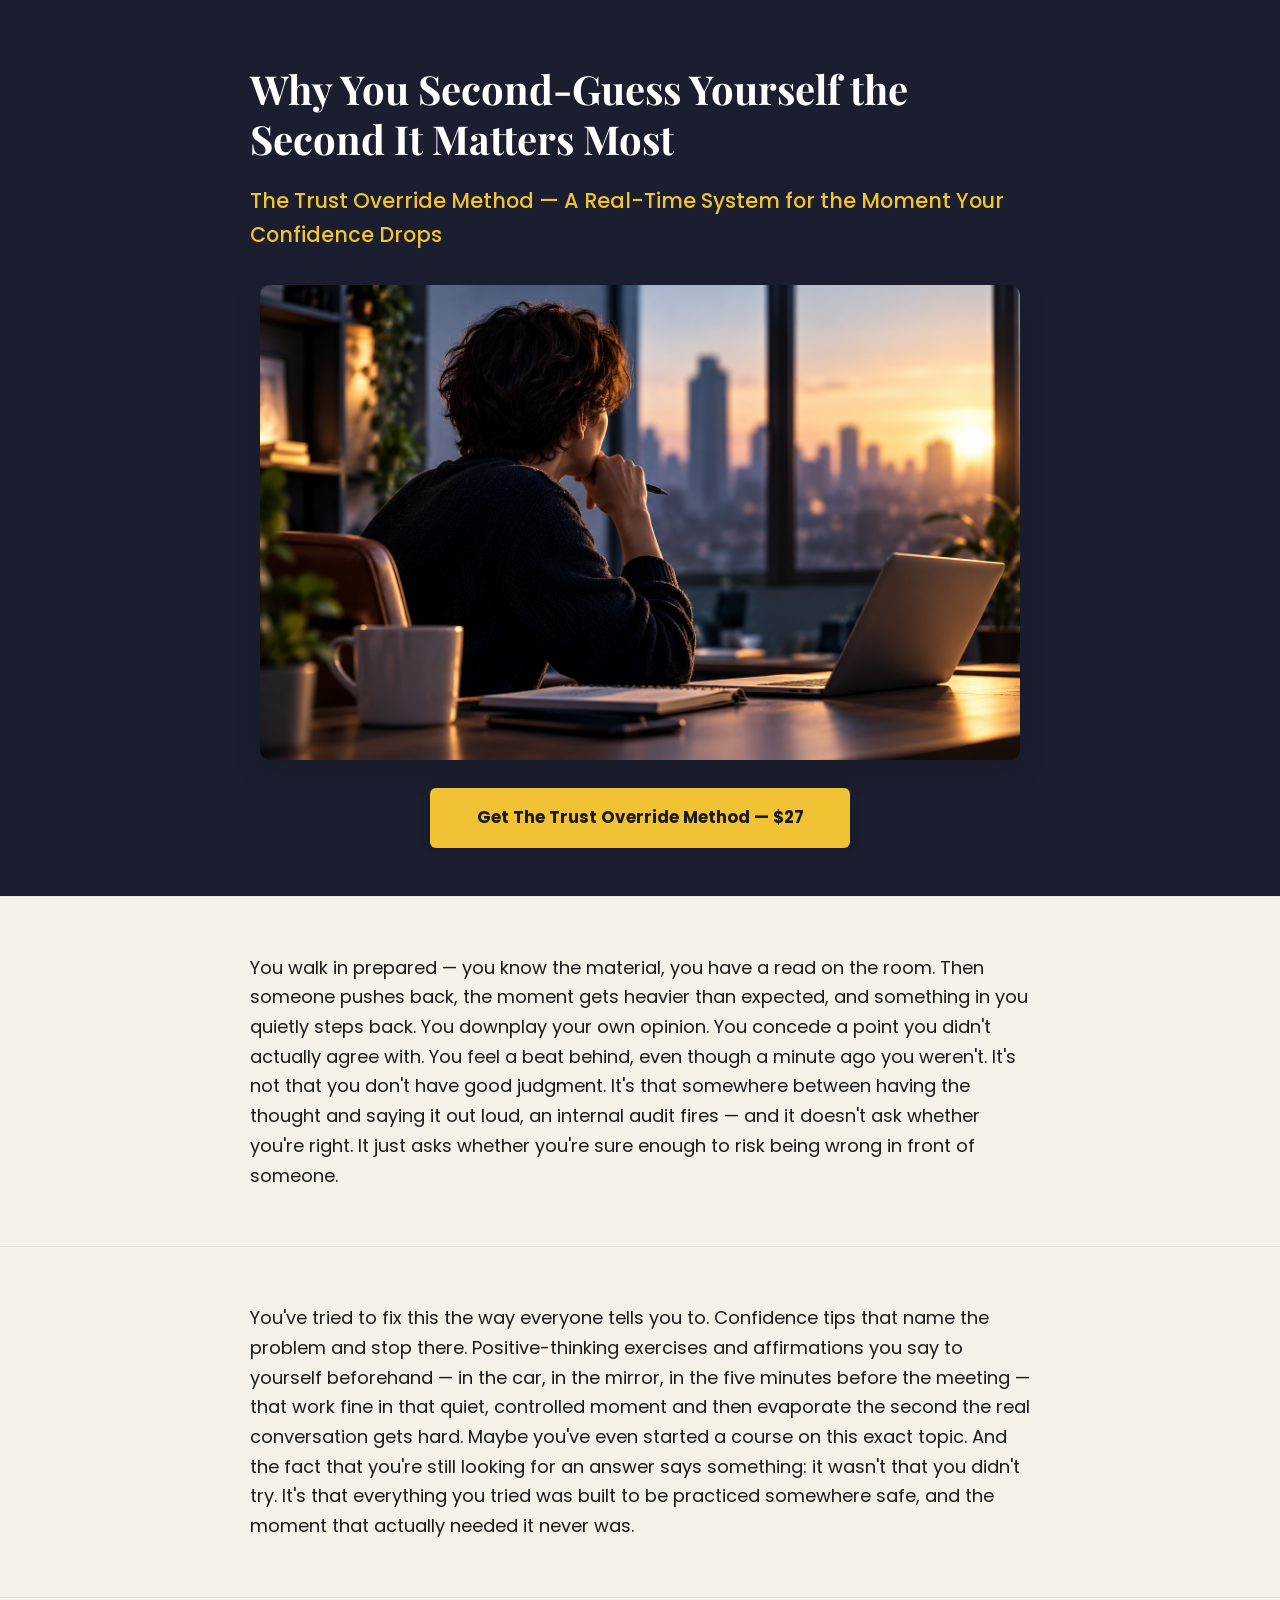
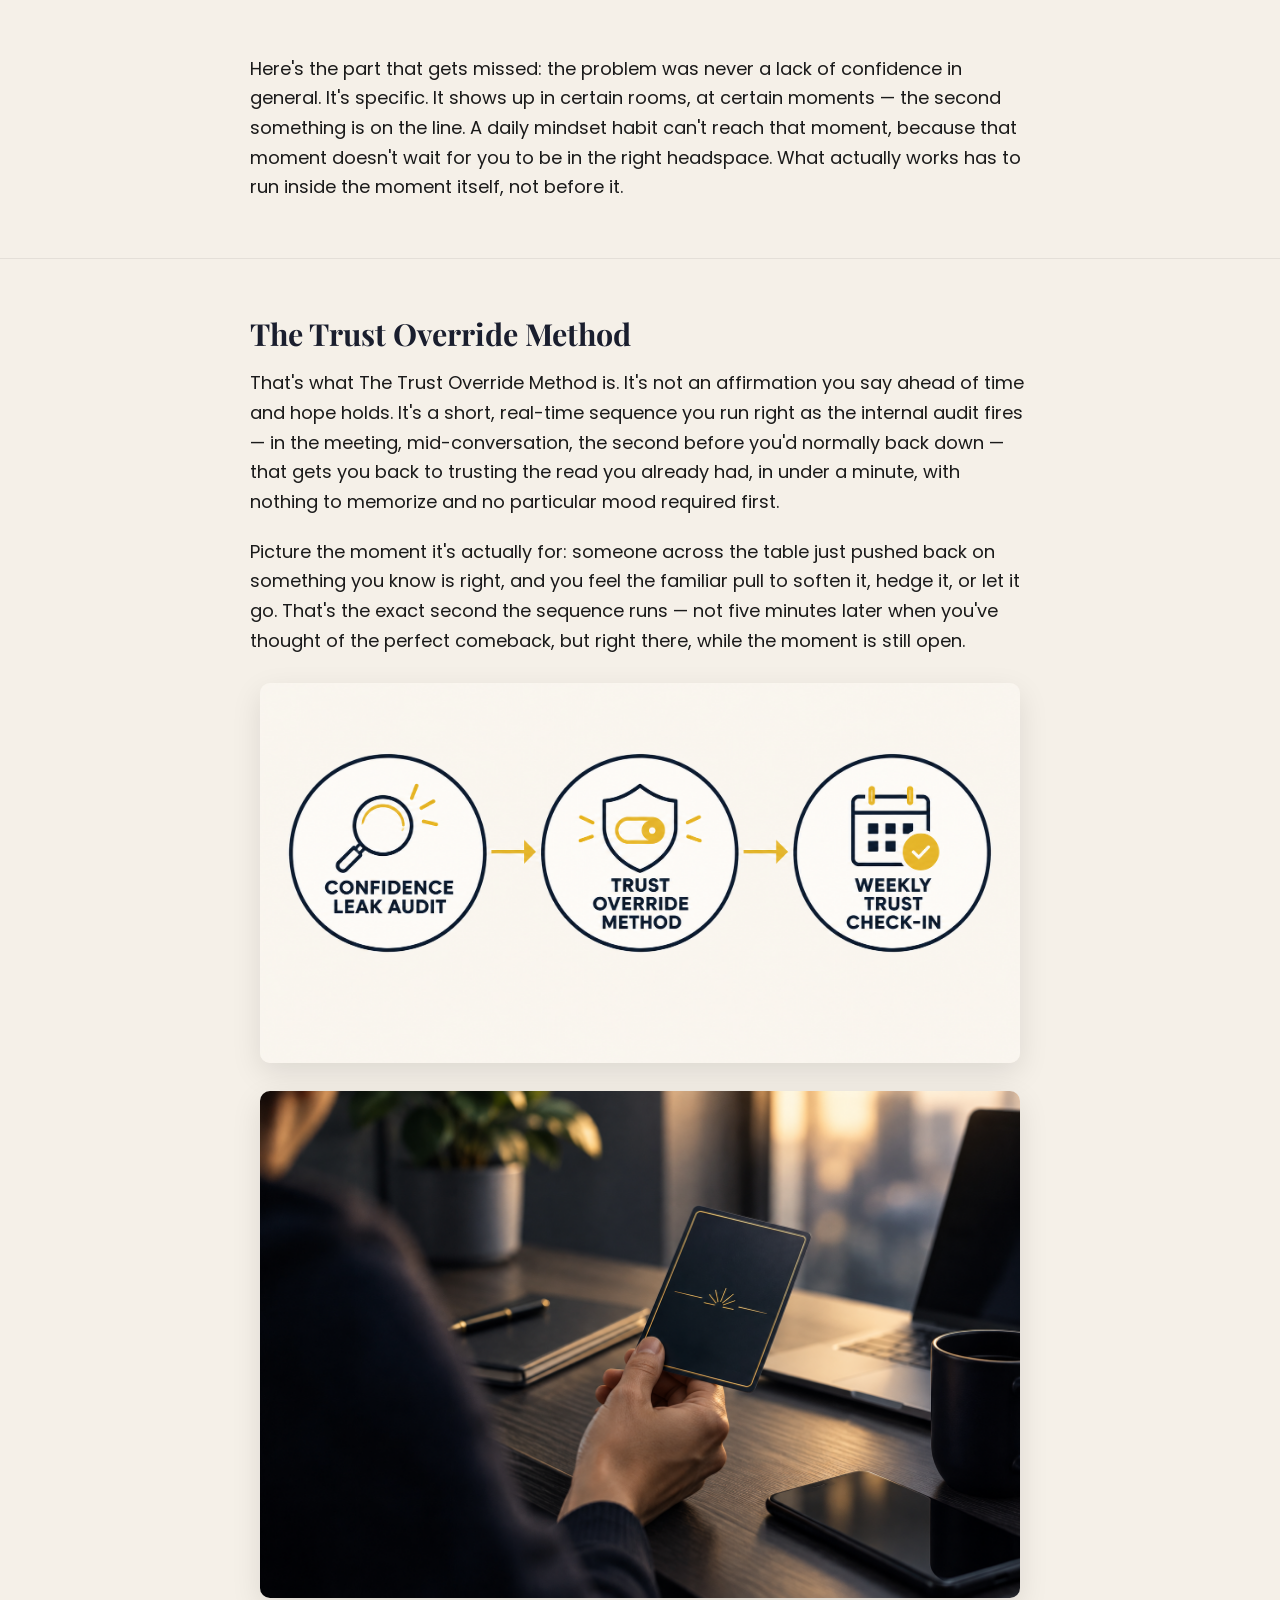
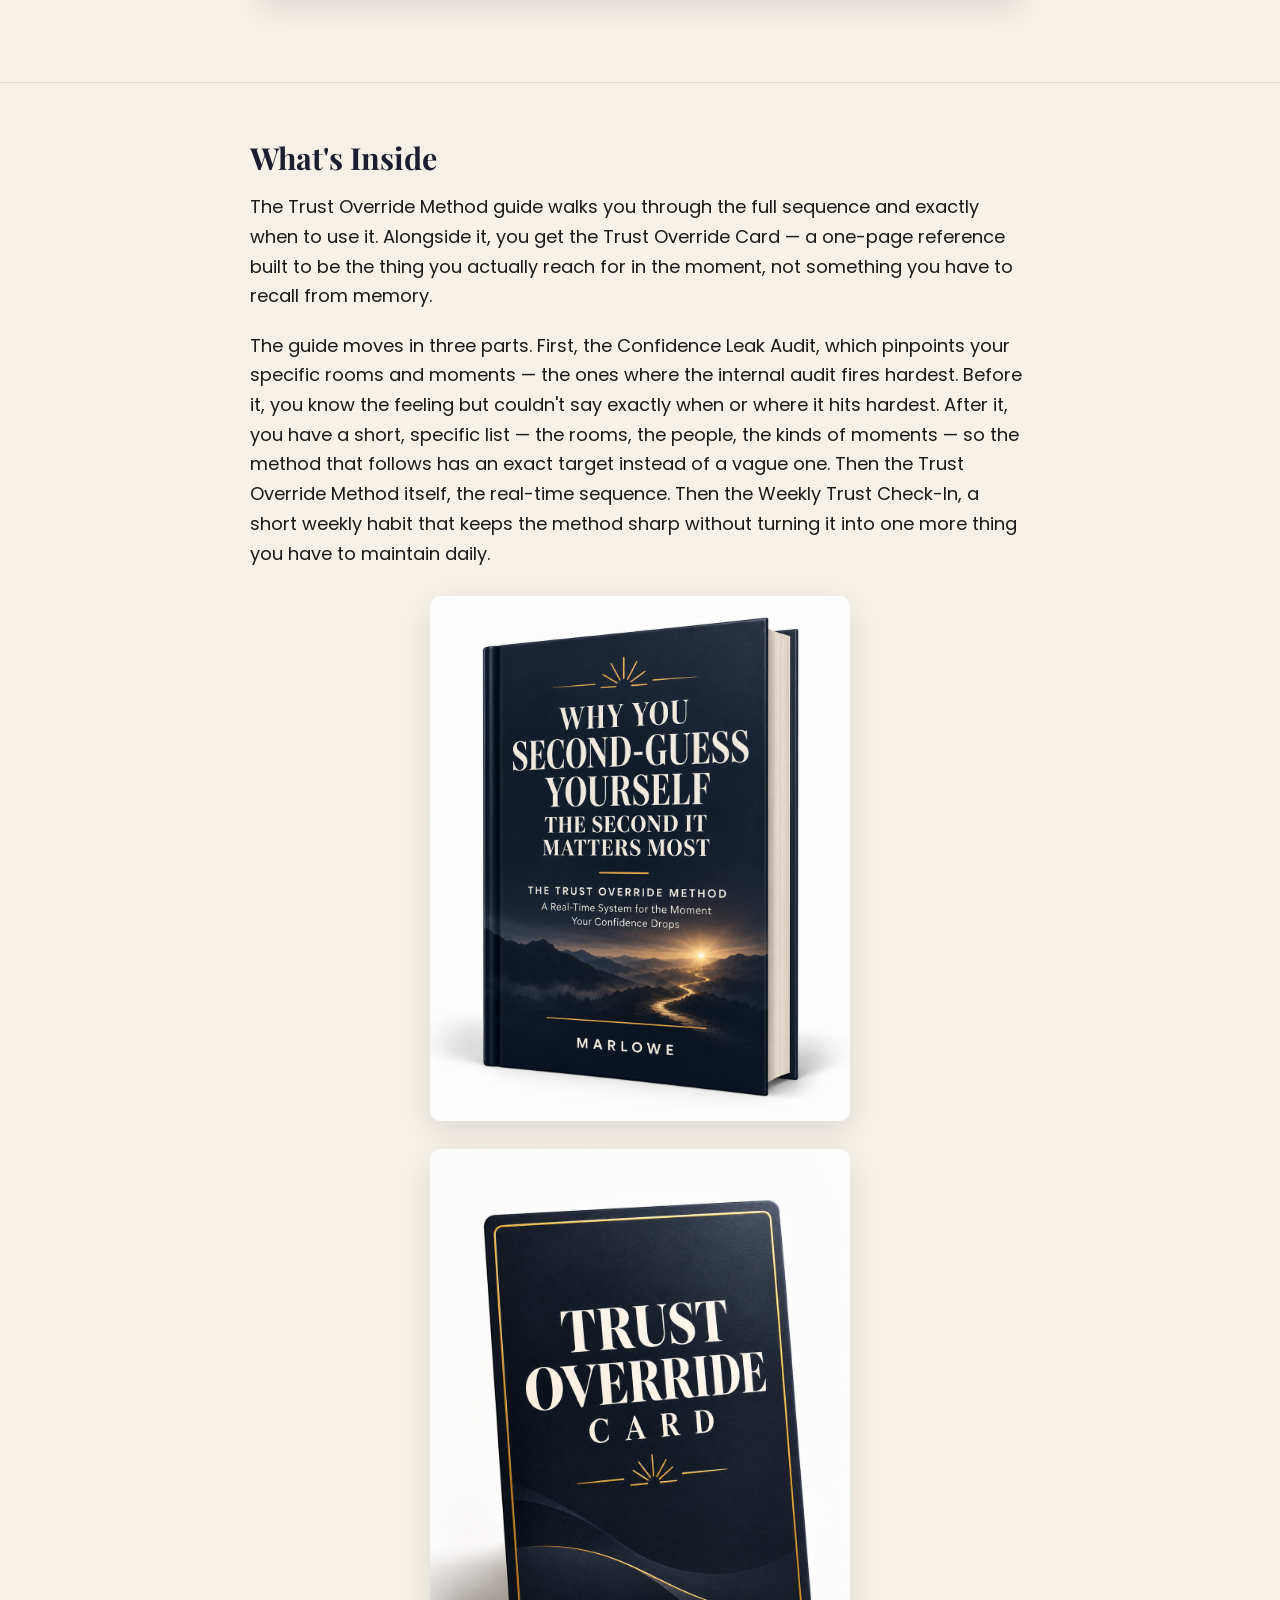
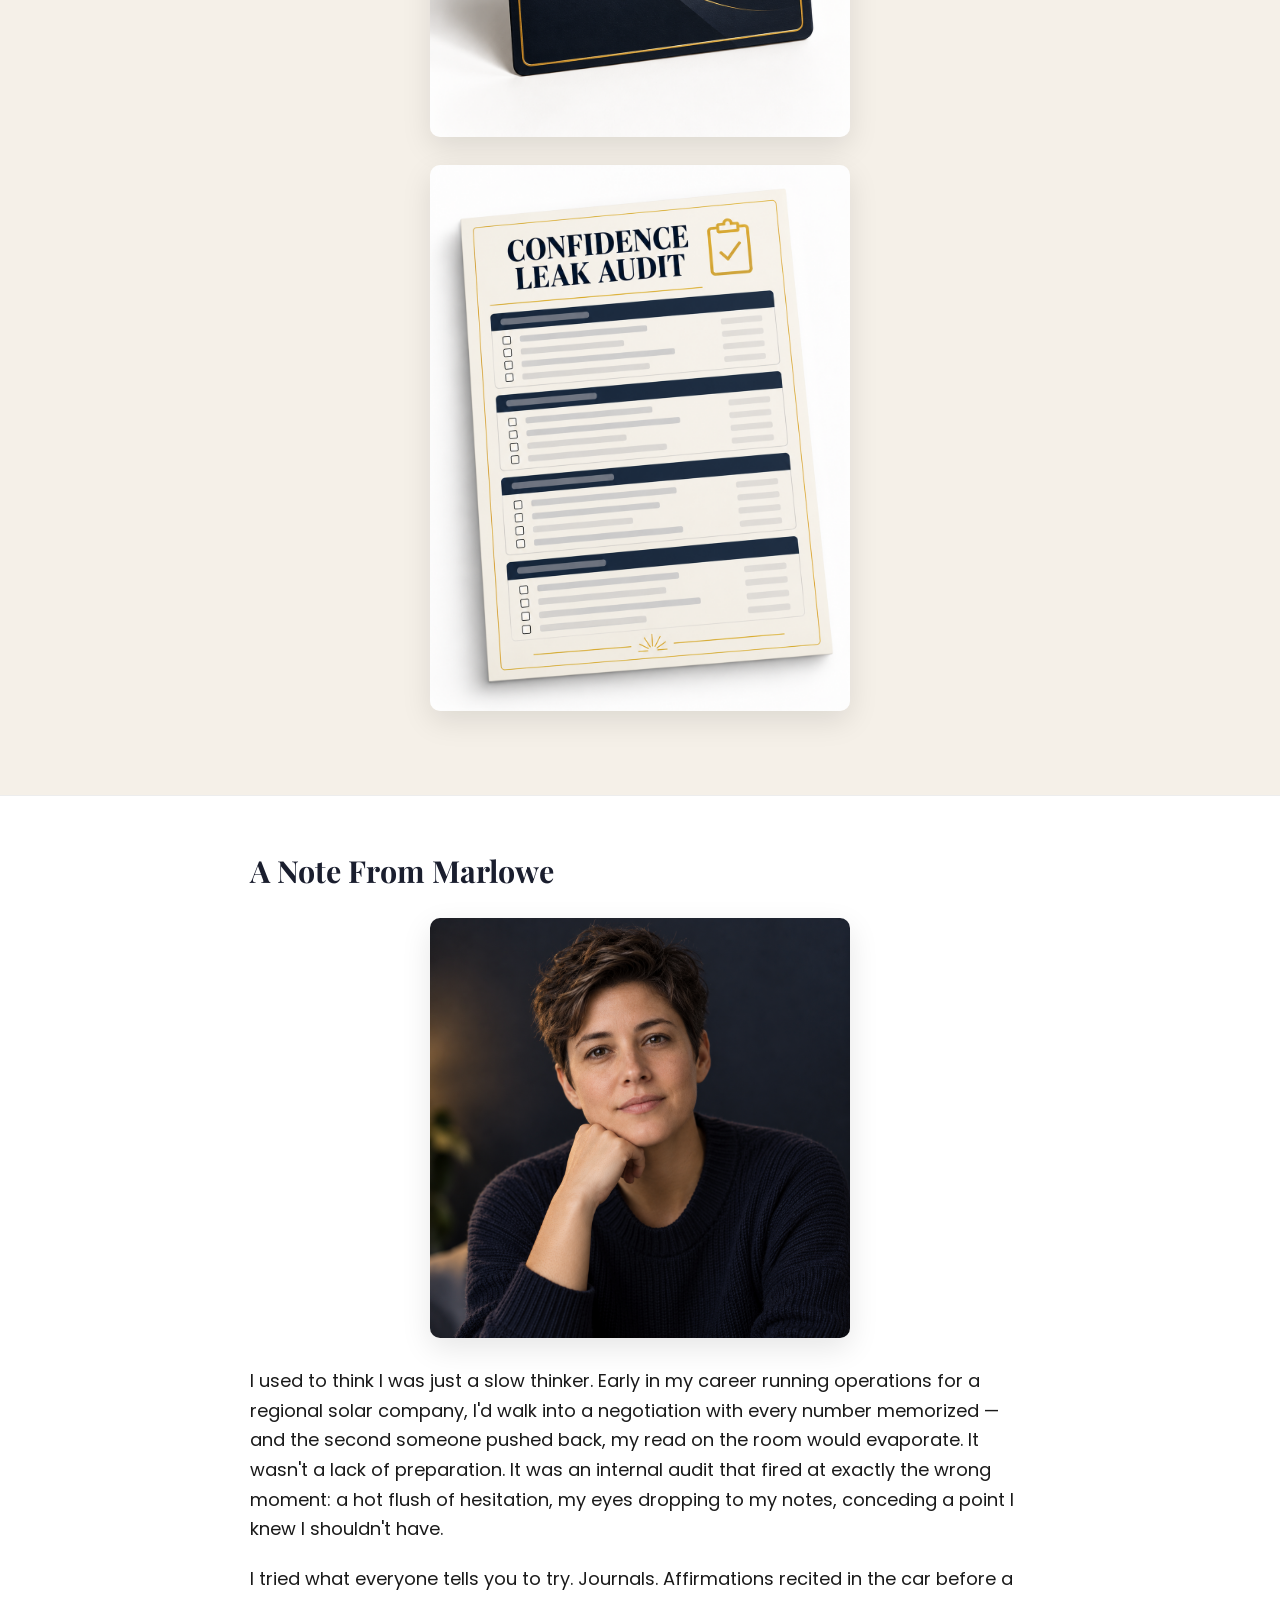
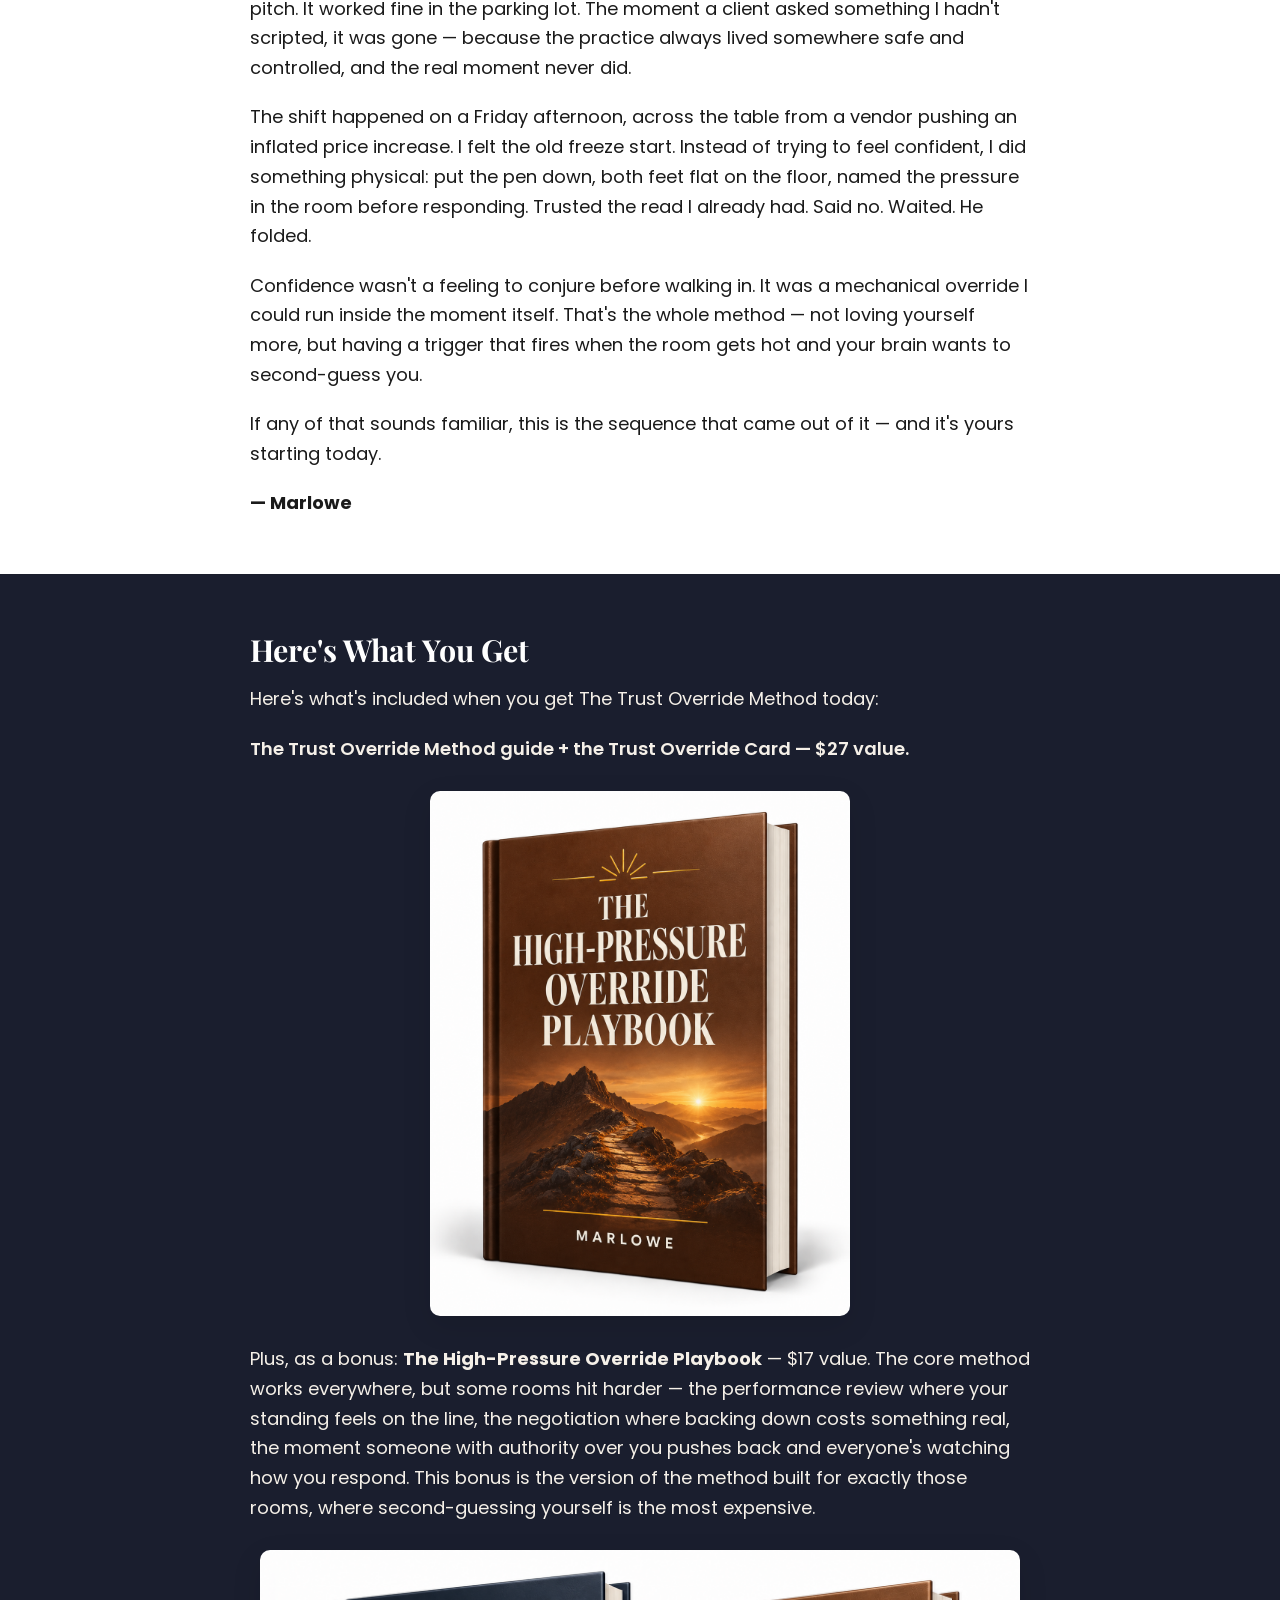
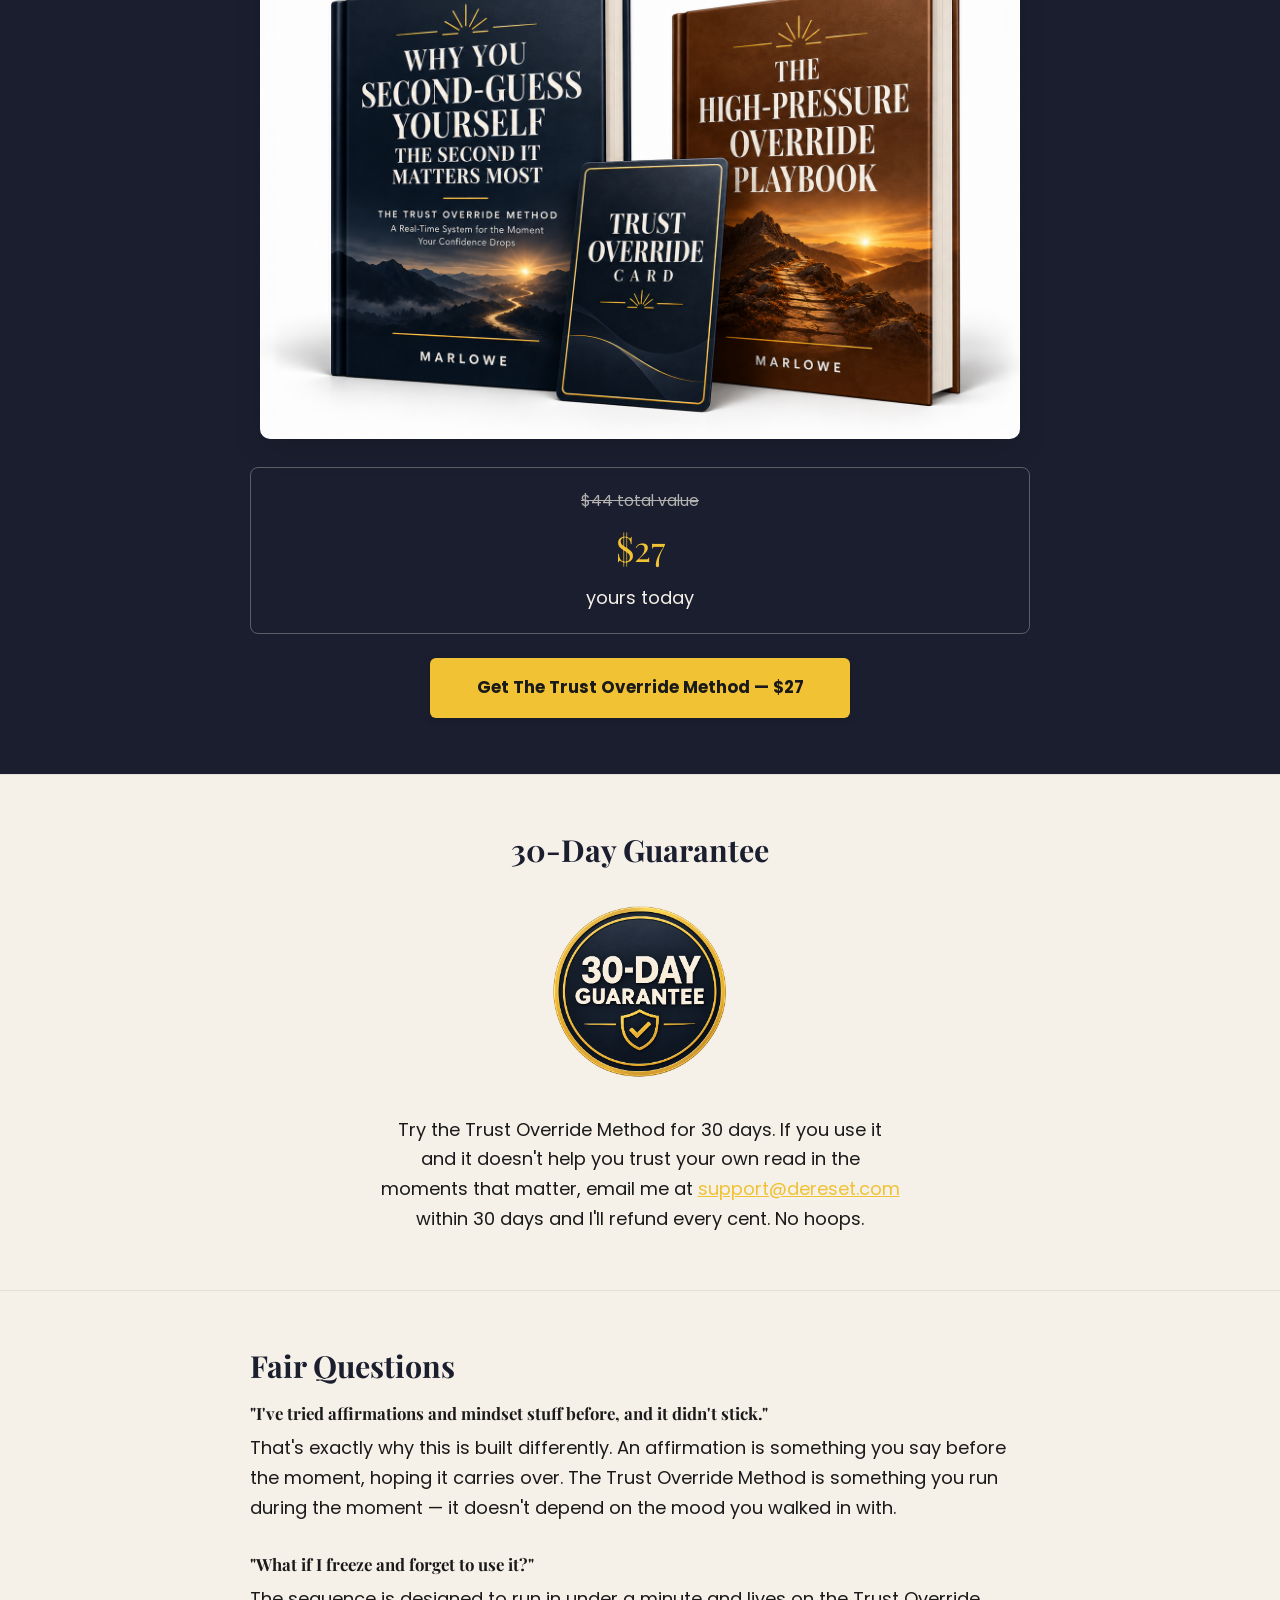
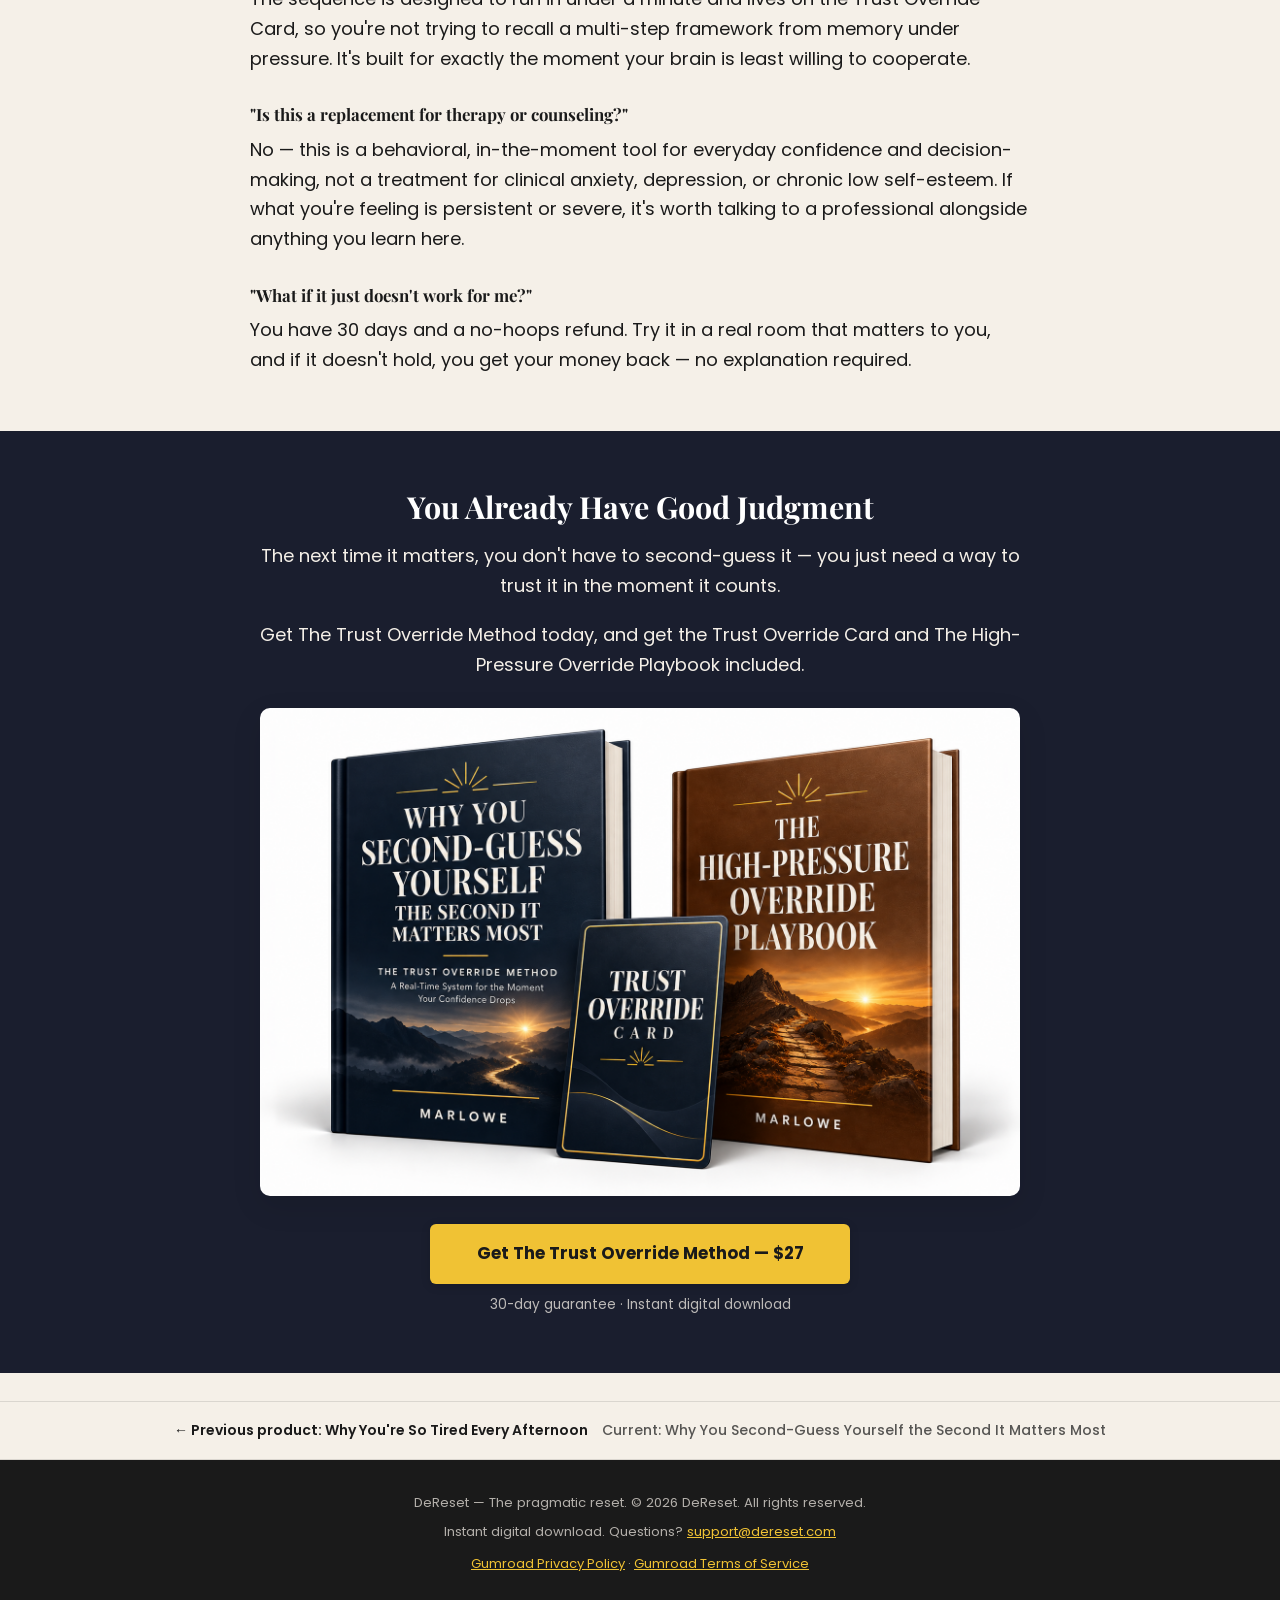
==== index.html @ 9a050c15 "Add files via upload" ====
<!DOCTYPE html>

<html lang="en">
<head>
<meta charset="utf-8"/>
<meta content="width=device-width, initial-scale=1.0" name="viewport"/>
<title>Why You Second-Guess Yourself the Second It Matters Most — The Trust Override Method</title>
<link href="https://fonts.googleapis.com" rel="preconnect"/>
<link crossorigin="" href="https://fonts.gstatic.com" rel="preconnect"/>
<link href="https://fonts.googleapis.com/css2?family=Playfair+Display:wght@700;800&amp;family=Poppins:wght@400;500;600;700&amp;display=swap" rel="stylesheet"/>
<link href="styles/sales.css" rel="stylesheet"/>
</head>
<body>
<!-- ================= HERO / HOOK ================= -->
<section id="hero">
<div class="container">
<h1>Why You Second-Guess Yourself the Second It Matters Most</h1>
<div class="subhead">The Trust Override Method — A Real-Time System for the Moment Your Confidence Drops</div>
<img alt="Hero visual showing a high-pressure moment when an internal audit fires." class="visual-asset visual-hero" src="assets/hero-high-pressure-moment.png"/>
<a class="cta-button" href="https://dereset.gumroad.com/l/trust-override-method">Get The Trust Override Method — $27</a>
</div>
</section>
<!-- ================= PAIN ================= -->
<section id="pain">
<div class="container">
<p>You walk in prepared — you know the material, you have a read on the room. Then someone pushes back, the moment gets heavier than expected, and something in you quietly steps back. You downplay your own opinion. You concede a point you didn't actually agree with. You feel a beat behind, even though a minute ago you weren't. It's not that you don't have good judgment. It's that somewhere between having the thought and saying it out loud, an internal audit fires — and it doesn't ask whether you're right. It just asks whether you're sure enough to risk being wrong in front of someone.</p>
</div>
</section>
<!-- ================= AGITATION / FAILED ATTEMPTS ================= -->
<section id="agitation">
<div class="container">
<p>You've tried to fix this the way everyone tells you to. Confidence tips that name the problem and stop there. Positive-thinking exercises and affirmations you say to yourself beforehand — in the car, in the mirror, in the five minutes before the meeting — that work fine in that quiet, controlled moment and then evaporate the second the real conversation gets hard. Maybe you've even started a course on this exact topic. And the fact that you're still looking for an answer says something: it wasn't that you didn't try. It's that everything you tried was built to be practiced somewhere safe, and the moment that actually needed it never was.</p>
</div>
</section>
<!-- ================= REFRAME ================= -->
<section id="reframe">
<div class="container">
<p>Here's the part that gets missed: the problem was never a lack of confidence in general. It's specific. It shows up in certain rooms, at certain moments — the second something is on the line. A daily mindset habit can't reach that moment, because that moment doesn't wait for you to be in the right headspace. What actually works has to run inside the moment itself, not before it.</p>
</div>
</section>
<!-- ================= MECHANISM ================= -->
<section id="mechanism">
<div class="container">
<h2>The Trust Override Method</h2>
<p>That's what The Trust Override Method is. It's not an affirmation you say ahead of time and hope holds. It's a short, real-time sequence you run right as the internal audit fires — in the meeting, mid-conversation, the second before you'd normally back down — that gets you back to trusting the read you already had, in under a minute, with nothing to memorize and no particular mood required first.</p>
<p>Picture the moment it's actually for: someone across the table just pushed back on something you know is right, and you feel the familiar pull to soften it, hedge it, or let it go. That's the exact second the sequence runs — not five minutes later when you've thought of the perfect comeback, but right there, while the moment is still open.</p>
<img alt="Three-part Trust Override Method sequence diagram." class="visual-asset visual-wide" src="assets/method-sequence-diagram.png"/>
<img alt="Moment-of-use vignette showing the Trust Override Card in context." class="visual-asset visual-wide" src="assets/moment-of-use-vignette.png"/>
</div>
</section>
<!-- ================= WHAT'S INSIDE ================= -->
<section id="whats-inside">
<div class="container">
<h2>What's Inside</h2>
<p>The Trust Override Method guide walks you through the full sequence and exactly when to use it. Alongside it, you get the Trust Override Card — a one-page reference built to be the thing you actually reach for in the moment, not something you have to recall from memory.</p>
<p>The guide moves in three parts. First, the Confidence Leak Audit, which pinpoints your specific rooms and moments — the ones where the internal audit fires hardest. Before it, you know the feeling but couldn't say exactly when or where it hits hardest. After it, you have a short, specific list — the rooms, the people, the kinds of moments — so the method that follows has an exact target instead of a vague one. Then the Trust Override Method itself, the real-time sequence. Then the Weekly Trust Check-In, a short weekly habit that keeps the method sharp without turning it into one more thing you have to maintain daily.</p>
<img alt="Trust Override Method core guide mockup." class="visual-asset visual-card" src="assets/core-guide-mockup.png"/>
<img alt="Trust Override Card standalone companion mockup." class="visual-asset visual-card" src="assets/trust-override-card-mockup.png"/>
<img alt="Confidence Leak Audit worksheet preview." class="visual-asset visual-card" src="assets/confidence-leak-audit-preview.png"/>
</div>
</section>
<!-- ================= CREATOR STORY ================= -->
<section id="creator-story">
<div class="container">
<h2>A Note From Marlowe</h2>
<img alt="Creator portrait for Marlowe." class="visual-asset visual-portrait" src="assets/creator-portrait-marlowe.png"/>
<p>I used to think I was just a slow thinker. Early in my career running operations for a regional solar company, I'd walk into a negotiation with every number memorized — and the second someone pushed back, my read on the room would evaporate. It wasn't a lack of preparation. It was an internal audit that fired at exactly the wrong moment: a hot flush of hesitation, my eyes dropping to my notes, conceding a point I knew I shouldn't have.</p>
<p>I tried what everyone tells you to try. Journals. Affirmations recited in the car before a pitch. It worked fine in the parking lot. The moment a client asked something I hadn't scripted, it was gone — because the practice always lived somewhere safe and controlled, and the real moment never did.</p>
<p>The shift happened on a Friday afternoon, across the table from a vendor pushing an inflated price increase. I felt the old freeze start. Instead of trying to feel confident, I did something physical: put the pen down, both feet flat on the floor, named the pressure in the room before responding. Trusted the read I already had. Said no. Waited. He folded.</p>
<p>Confidence wasn't a feeling to conjure before walking in. It was a mechanical override I could run inside the moment itself. That's the whole method — not loving yourself more, but having a trigger that fires when the room gets hot and your brain wants to second-guess you.</p>
<p>If any of that sounds familiar, this is the sequence that came out of it — and it's yours starting today.</p>
<p class="byline">— Marlowe</p>
</div>
</section>
<!-- ================= OFFER STACK ================= -->
<section id="offer-stack">
<div class="container">
<h2>Here's What You Get</h2>
<p>Here's what's included when you get The Trust Override Method today:</p>
<p class="offer-line">The Trust Override Method guide + the Trust Override Card — $27 value.</p>
<img alt="The High-Pressure Override Playbook bonus mockup." class="visual-asset visual-card" src="assets/bonus-playbook-mockup.png"/>
<p>Plus, as a bonus: <strong>The High-Pressure Override Playbook</strong> — $17 value. The core method works everywhere, but some rooms hit harder — the performance review where your standing feels on the line, the negotiation where backing down costs something real, the moment someone with authority over you pushes back and everyone's watching how you respond. This bonus is the version of the method built for exactly those rooms, where second-guessing yourself is the most expensive.</p>
<img alt="Bundle composite showing the core guide, Trust Override Card, and bonus playbook." class="visual-asset visual-wide" src="assets/bundle-composite.png"/>
<div class="price-block">
<div class="value-strike">$44 total value</div>
<div class="final-price">$27</div>
<div>yours today</div>
</div>
<a class="cta-button" href="https://dereset.gumroad.com/l/trust-override-method">Get The Trust Override Method — $27</a>
</div>
</section>
<!-- ================= GUARANTEE ================= -->
<section id="guarantee">
<div class="container">
<h2>30-Day Guarantee</h2>
<img alt="30-day guarantee seal." class="visual-asset visual-seal" src="assets/guarantee-seal-30-day.png"/>
<p>Try the Trust Override Method for 30 days. If you use it and it doesn't help you trust your own read in the moments that matter, email me at <a href="mailto:support@dereset.com">support@dereset.com</a> within 30 days and I'll refund every cent. No hoops.</p>
</div>
</section>
<!-- ================= OBJECTIONS ================= -->
<section id="objections">
<div class="container">
<h2>Fair Questions</h2>
<div class="objection-block">
<div class="q">"I've tried affirmations and mindset stuff before, and it didn't stick."</div>
<p>That's exactly why this is built differently. An affirmation is something you say before the moment, hoping it carries over. The Trust Override Method is something you run during the moment — it doesn't depend on the mood you walked in with.</p>
</div>
<div class="objection-block">
<div class="q">"What if I freeze and forget to use it?"</div>
<p>The sequence is designed to run in under a minute and lives on the Trust Override Card, so you're not trying to recall a multi-step framework from memory under pressure. It's built for exactly the moment your brain is least willing to cooperate.</p>
</div>
<div class="objection-block">
<div class="q">"Is this a replacement for therapy or counseling?"</div>
<p>No — this is a behavioral, in-the-moment tool for everyday confidence and decision-making, not a treatment for clinical anxiety, depression, or chronic low self-esteem. If what you're feeling is persistent or severe, it's worth talking to a professional alongside anything you learn here.</p>
</div>
<div class="objection-block">
<div class="q">"What if it just doesn't work for me?"</div>
<p>You have 30 days and a no-hoops refund. Try it in a real room that matters to you, and if it doesn't hold, you get your money back — no explanation required.</p>
</div>
</div>
</section>
<!-- ================= CLOSING CTA ================= -->
<section id="cta-close">
<div class="container">
<h2>You Already Have Good Judgment</h2>
<p>The next time it matters, you don't have to second-guess it — you just need a way to trust it in the moment it counts.</p>
<p>Get The Trust Override Method today, and get the Trust Override Card and The High-Pressure Override Playbook included.</p>
<img alt="Bundle composite showing the core guide, Trust Override Card, and bonus playbook." class="visual-asset visual-wide" src="assets/bundle-composite.png"/>
<a class="cta-button" href="https://dereset.gumroad.com/l/trust-override-method">Get The Trust Override Method — $27</a>
<div class="cta-sub">30-day guarantee · Instant digital download</div>
</div>
</section>

<nav class="product-nav" aria-label="DeReset product navigation">
  <div class="product-nav-inner">
    <a href="https://midday-reset-protocol.netlify.app/">← Previous product: Why You're So Tired Every Afternoon</a>
    <span class="current">Current: Why You Second-Guess Yourself the Second It Matters Most</span>
  </div>
</nav>

<!-- ================= FOOTER / LEGAL ================= -->
<footer id="footer-legal">
<div class="container">
<p>DeReset — The pragmatic reset. © 2026 DeReset. All rights reserved.</p>
<p>Instant digital download. Questions? <a href="mailto:support@dereset.com">support@dereset.com</a></p>
<p class="legal-links"><a href="https://gumroad.com/privacy" target="_blank" rel="noopener noreferrer">Gumroad Privacy Policy</a> · <a href="https://gumroad.com/terms" target="_blank" rel="noopener noreferrer">Gumroad Terms of Service</a></p>
</div>
</footer>
</body>
</html>
---- styles/sales.css ----
/* PR-004 sales page styles — extracted verbatim from supplied <style> blocks (platform QA: CSP style-src has no 'unsafe-inline') */
  :root {
    --charcoal: #1a1a1a;
    --cream: #f5f0e8;
    --gold: #f0c234;
    --pd-vertical: #1a1e2e; /* Personal Development vertical color, per Brand Registry */
    --pd-vertical-light: #2a2f45;
  }

  * { box-sizing: border-box; }

  body {
    margin: 0;
    font-family: 'Poppins', sans-serif;
    color: var(--charcoal);
    background: var(--cream);
    line-height: 1.65;
    font-size: 17px;
  }

  h1, h2, h3 {
    font-family: 'Playfair Display', serif;
    line-height: 1.25;
    margin: 0 0 0.5em 0;
  }

  .container {
    max-width: 680px;
    margin: 0 auto;
    padding: 0 24px;
  }
  /* Desktop UX: widen the reading column on larger viewports instead of
     leaving a narrow centered strip on wide screens. Mobile/tablet (below
     900px) is unaffected — this is additive to the mobile-first base above.
     Widths are capped, not maxed out, to keep body-copy line length in a
     comfortable reading range (~75-85 characters) rather than stretching
     paragraphs edge-to-edge on very wide monitors. */
  @media (min-width: 900px) {
    .container { max-width: 760px; padding: 0 40px; }
    body { font-size: 18px; }
  }
  @media (min-width: 1280px) {
    .container { max-width: 860px; }
  }

  section { padding: 56px 0; }
  section + section { border-top: 1px solid rgba(26,26,26,0.08); }

  p { margin: 0 0 1.1em 0; }
  p:last-child { margin-bottom: 0; }

  /* ---------- HERO ---------- */
  #hero {
    background: var(--pd-vertical);
    color: var(--cream);
    padding: 64px 0 48px 0;
    border-top: none;
  }
  #hero h1 {
    font-size: clamp(1.7rem, 5vw, 2.5rem);
    color: #ffffff;
  }
  #hero .subhead {
    font-size: clamp(1.05rem, 3vw, 1.3rem);
    color: var(--gold);
    font-weight: 500;
    margin-bottom: 32px;
  }

  /* ---------- CTA BUTTONS ---------- */
  .cta-button {
    display: block;
    width: 100%;
    max-width: 420px;
    margin: 24px auto 0 auto;
    padding: 16px 24px;
    min-height: 48px;
    background: var(--gold);
    color: var(--charcoal);
    text-align: center;
    font-family: 'Poppins', sans-serif;
    font-weight: 700;
    font-size: 1.05rem;
    text-decoration: none;
    border-radius: 6px;
    box-shadow: 0 2px 10px rgba(0,0,0,0.15);
  }
  .cta-button:hover { filter: brightness(1.05); }
  .cta-sub {
    text-align: center;
    font-size: 0.85rem;
    opacity: 0.75;
    margin-top: 10px;
  }

  /* ---------- SECTION-SPECIFIC ---------- */
  #mechanism { background: var(--cream); }
  #mechanism h2, #whats-inside h2, #creator-story h2, #offer-stack h2, #guarantee h2, #objections h2, #cta-close h2 {
    font-size: clamp(1.4rem, 4vw, 1.9rem);
    color: var(--pd-vertical);
  }

  #creator-story {
    background: #ffffff;
  }
  #creator-story .byline {
    font-weight: 700;
    margin-top: 18px;
  }

  #offer-stack {
    background: var(--pd-vertical);
    color: var(--cream);
  }
  #offer-stack h2 { color: #ffffff; }
  #offer-stack .offer-line { font-weight: 600; }
  #offer-stack .price-block {
    text-align: center;
    margin: 28px 0 8px 0;
    padding: 20px;
    border: 1px solid rgba(245,240,232,0.3);
    border-radius: 8px;
  }
  #offer-stack .price-block .value-strike {
    text-decoration: line-through;
    opacity: 0.7;
    font-size: 0.95rem;
  }
  #offer-stack .price-block .final-price {
    font-family: 'Playfair Display', serif;
    font-size: 2.2rem;
    color: var(--gold);
    margin: 6px 0;
  }

  #guarantee {
    background: var(--cream);
    text-align: center;
  }
  #guarantee p { max-width: 520px; margin-left: auto; margin-right: auto; }

  .objection-block { margin-bottom: 28px; }
  .objection-block:last-child { margin-bottom: 0; }
  .objection-block .q {
    font-weight: 700;
    font-family: 'Playfair Display', serif;
    font-size: 1.05rem;
    margin-bottom: 6px;
  }

  #cta-close {
    background: var(--pd-vertical);
    color: var(--cream);
    text-align: center;
  }
  #cta-close h2 { color: #ffffff; }

  #footer-legal {
    background: var(--charcoal);
    color: rgba(245,240,232,0.7);
    font-size: 0.82rem;
    text-align: center;
    padding: 32px 0;
  }
  #footer-legal a, #guarantee a { color: var(--gold); }
  #footer-legal p { margin-bottom: 0.6em; }

  @media (max-width: 480px) {
    section { padding: 40px 0; }
    body { font-size: 16px; }
  }


  /* ---------- INTEGRATED STAGE 8 VISUALS ---------- */
  .visual-asset { display:block; width:100%; height:auto; margin:28px auto; border-radius:10px; box-shadow:0 10px 30px rgba(0,0,0,0.10); }
  .visual-hero { width:100%; max-width:760px; }
  .visual-wide { max-width:760px; }
  .visual-portrait { max-width:420px; }
  .visual-card { max-width:420px; }
  .visual-seal { max-width:190px; box-shadow:none; }
  .visual-caption { text-align:center; font-size:.78rem; opacity:.65; margin-top:-16px; }
  .visual-grid { display:grid; grid-template-columns:repeat(2,minmax(0,1fr)); gap:18px; align-items:start; margin:28px 0; }
  .visual-grid .visual-asset { margin:0; }
  @media (max-width:640px) { .visual-grid { grid-template-columns:1fr; } }
.product-nav{margin:28px 0 0;padding:18px 0;border-top:1px solid rgba(26,26,26,.12);border-bottom:1px solid rgba(26,26,26,.12)}
.product-nav-inner{display:flex;gap:14px;align-items:center;justify-content:center;flex-wrap:wrap;font-family:Poppins,Arial,sans-serif;font-size:14px;line-height:1.5}
.product-nav a{color:inherit;text-decoration:none;font-weight:600}
.product-nav a:hover{text-decoration:underline}
.product-nav .current{font-weight:500;opacity:.72}
.legal-links{margin-top:10px;font-size:13px;line-height:1.7}
.legal-links a{color:inherit}
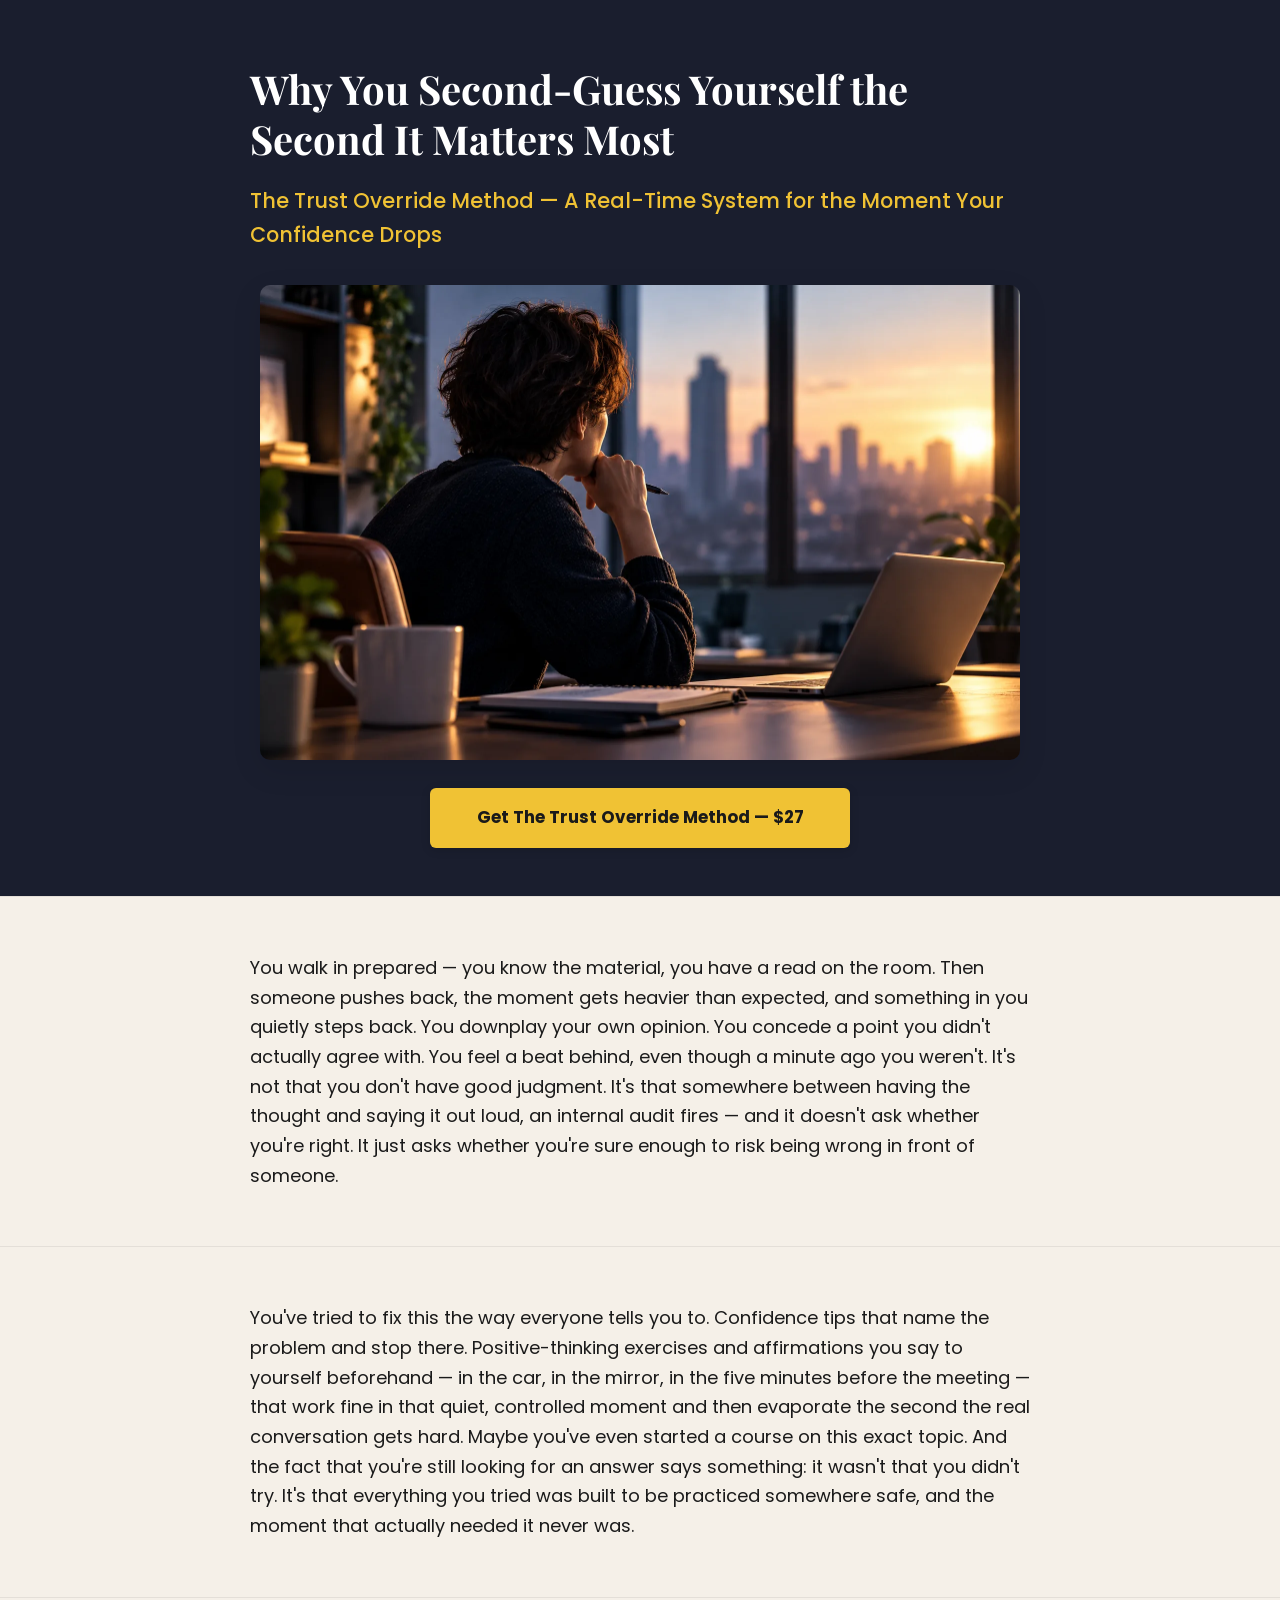
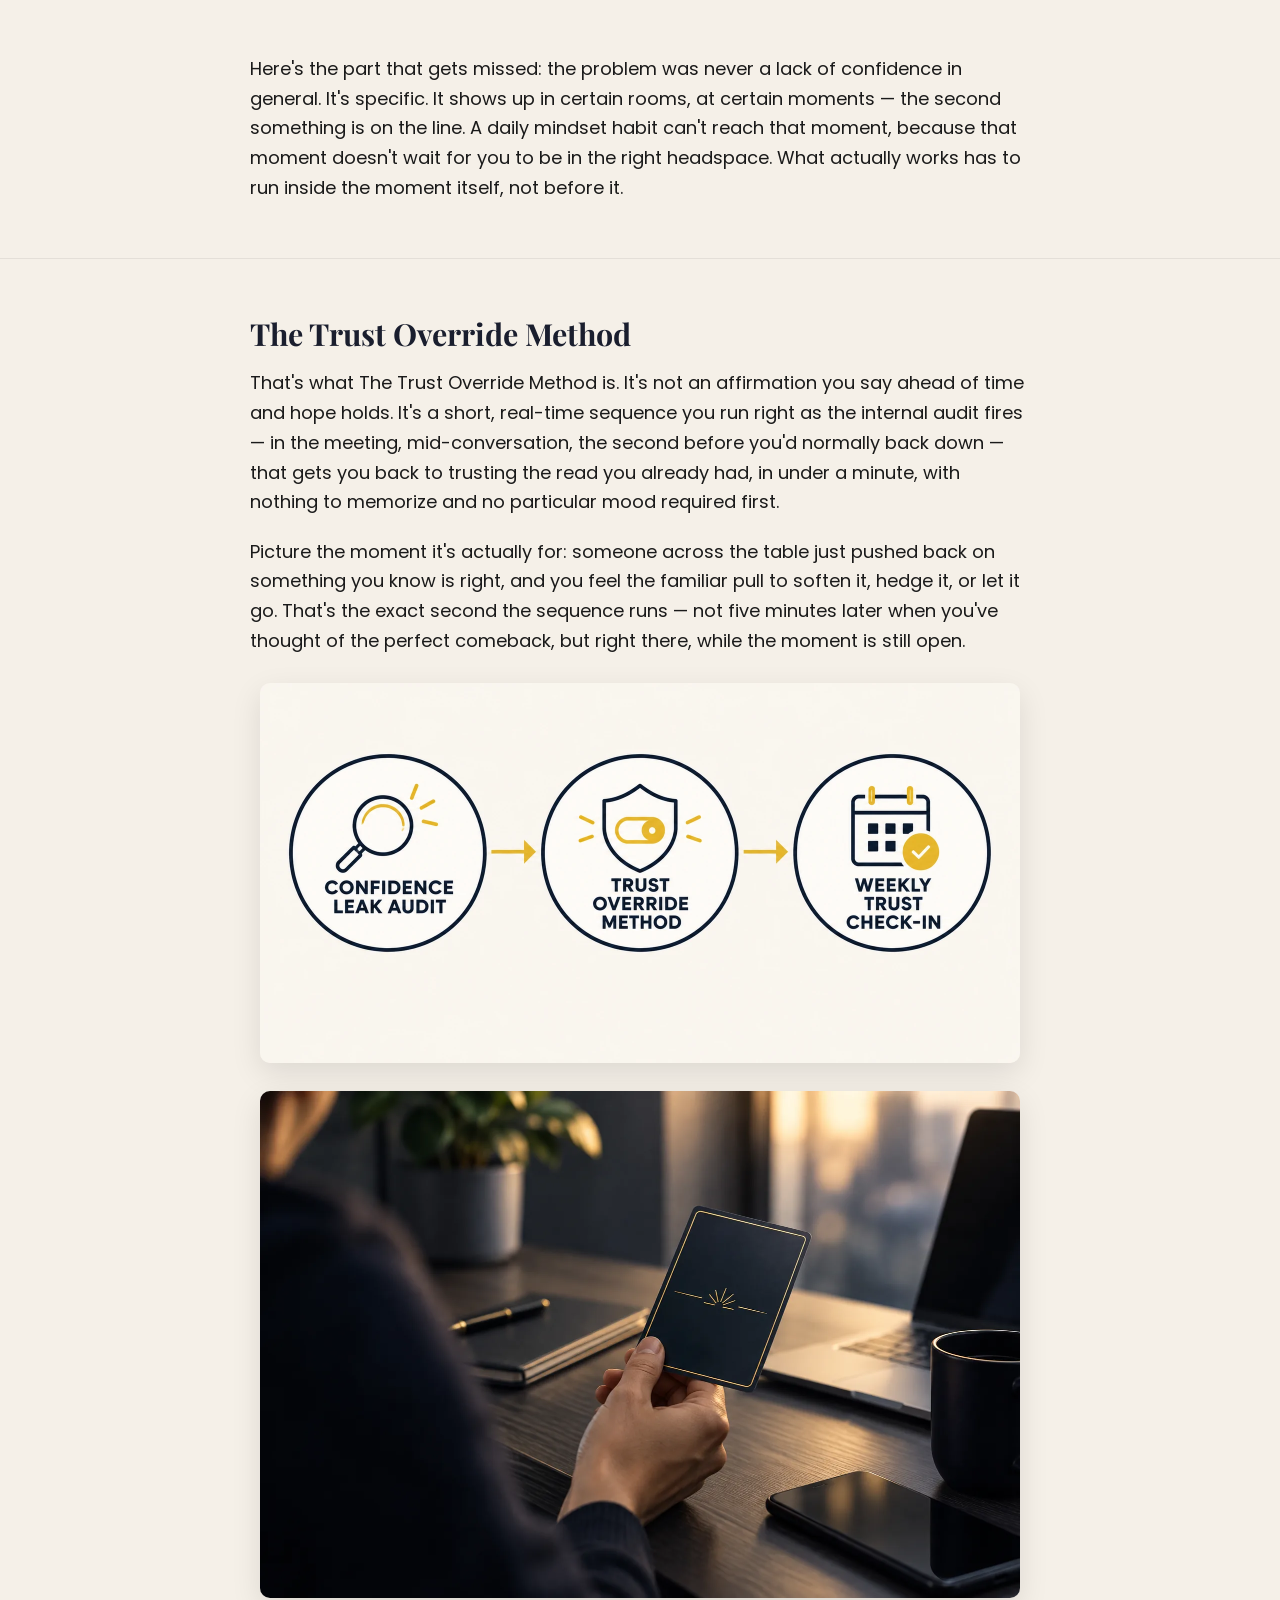
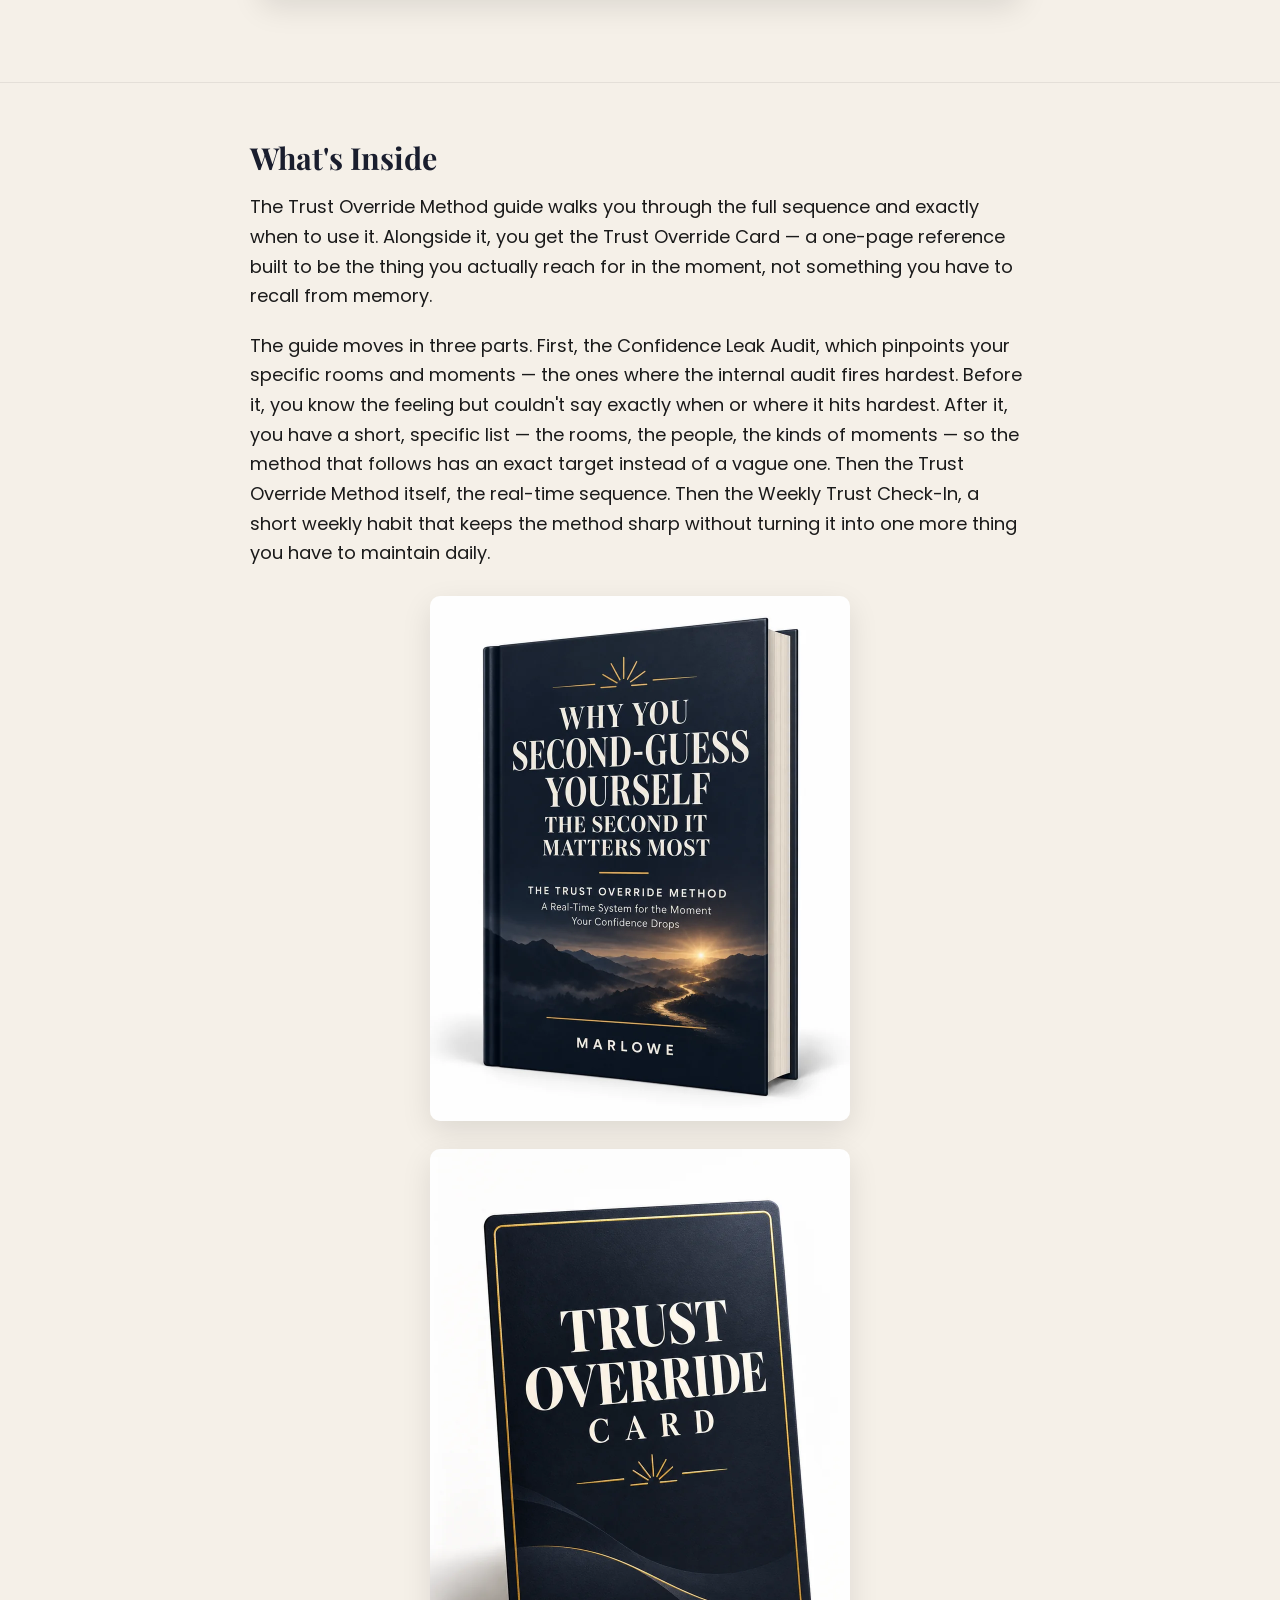
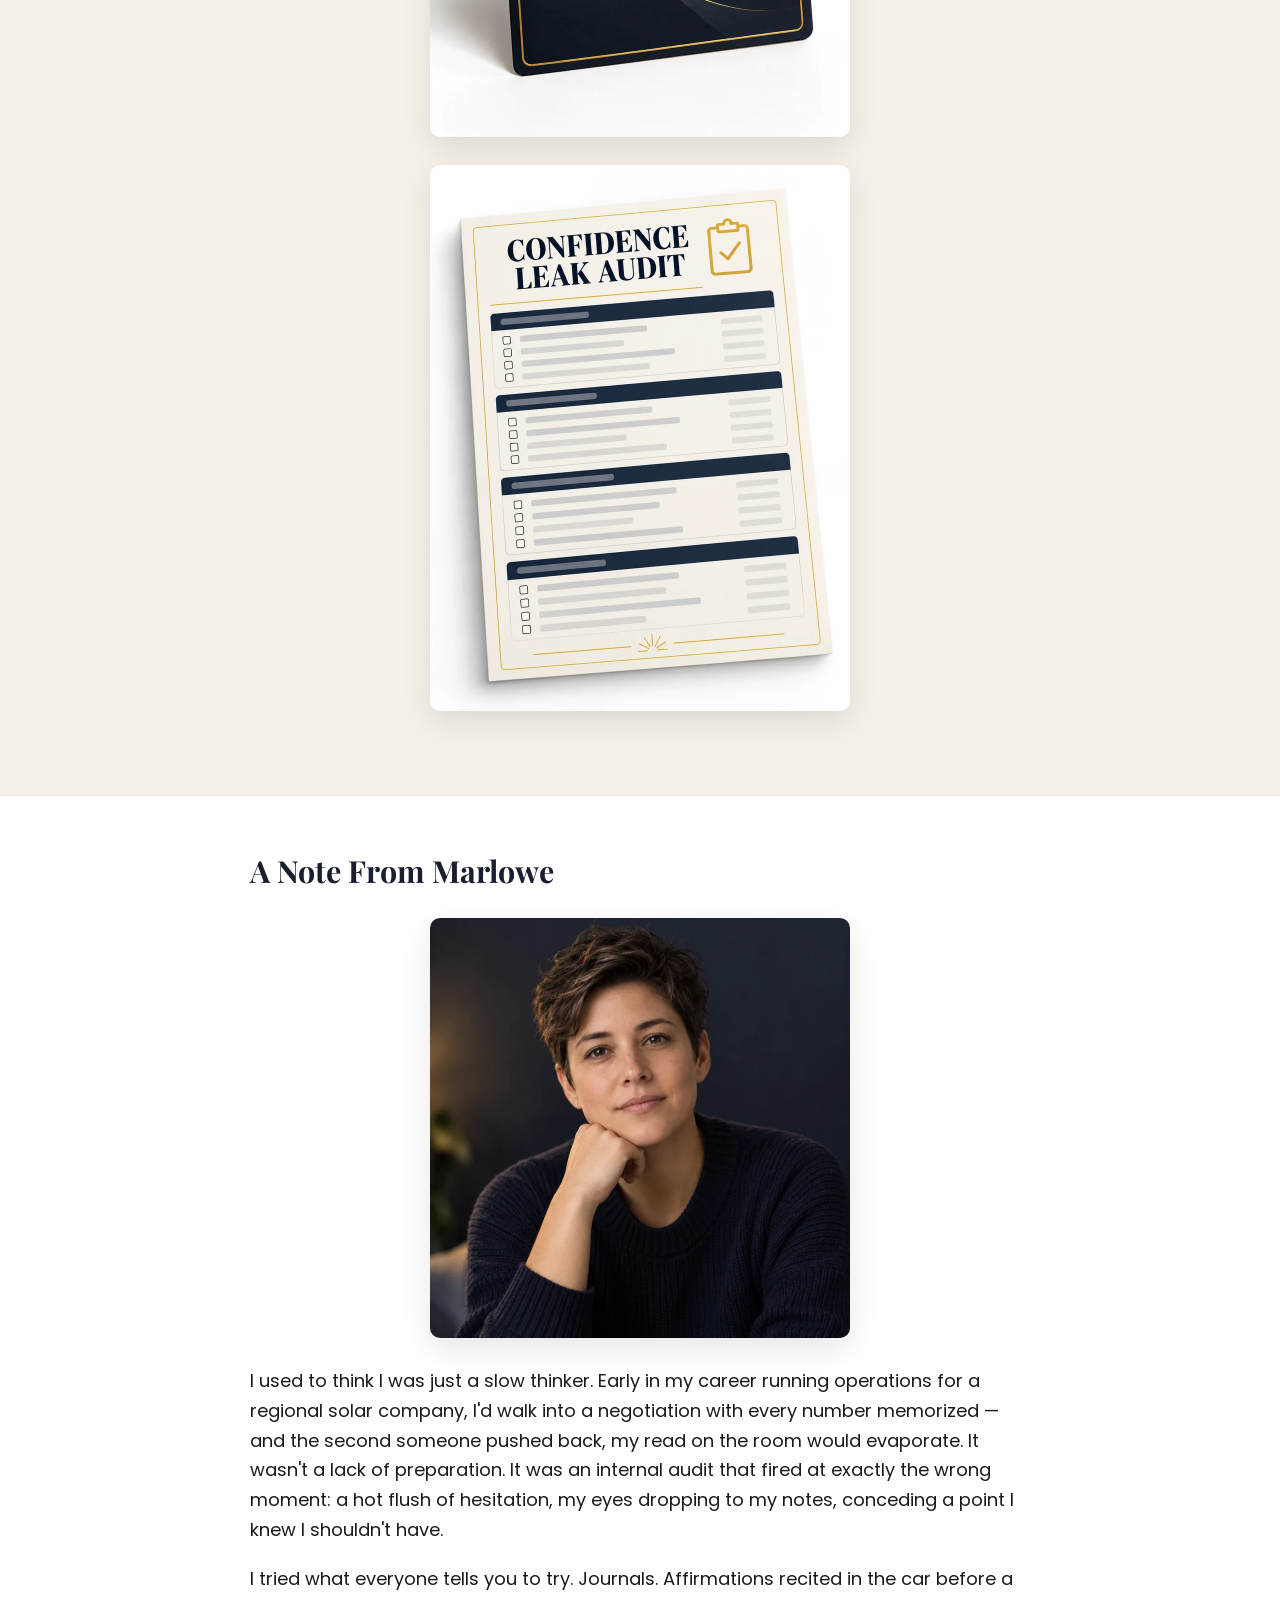
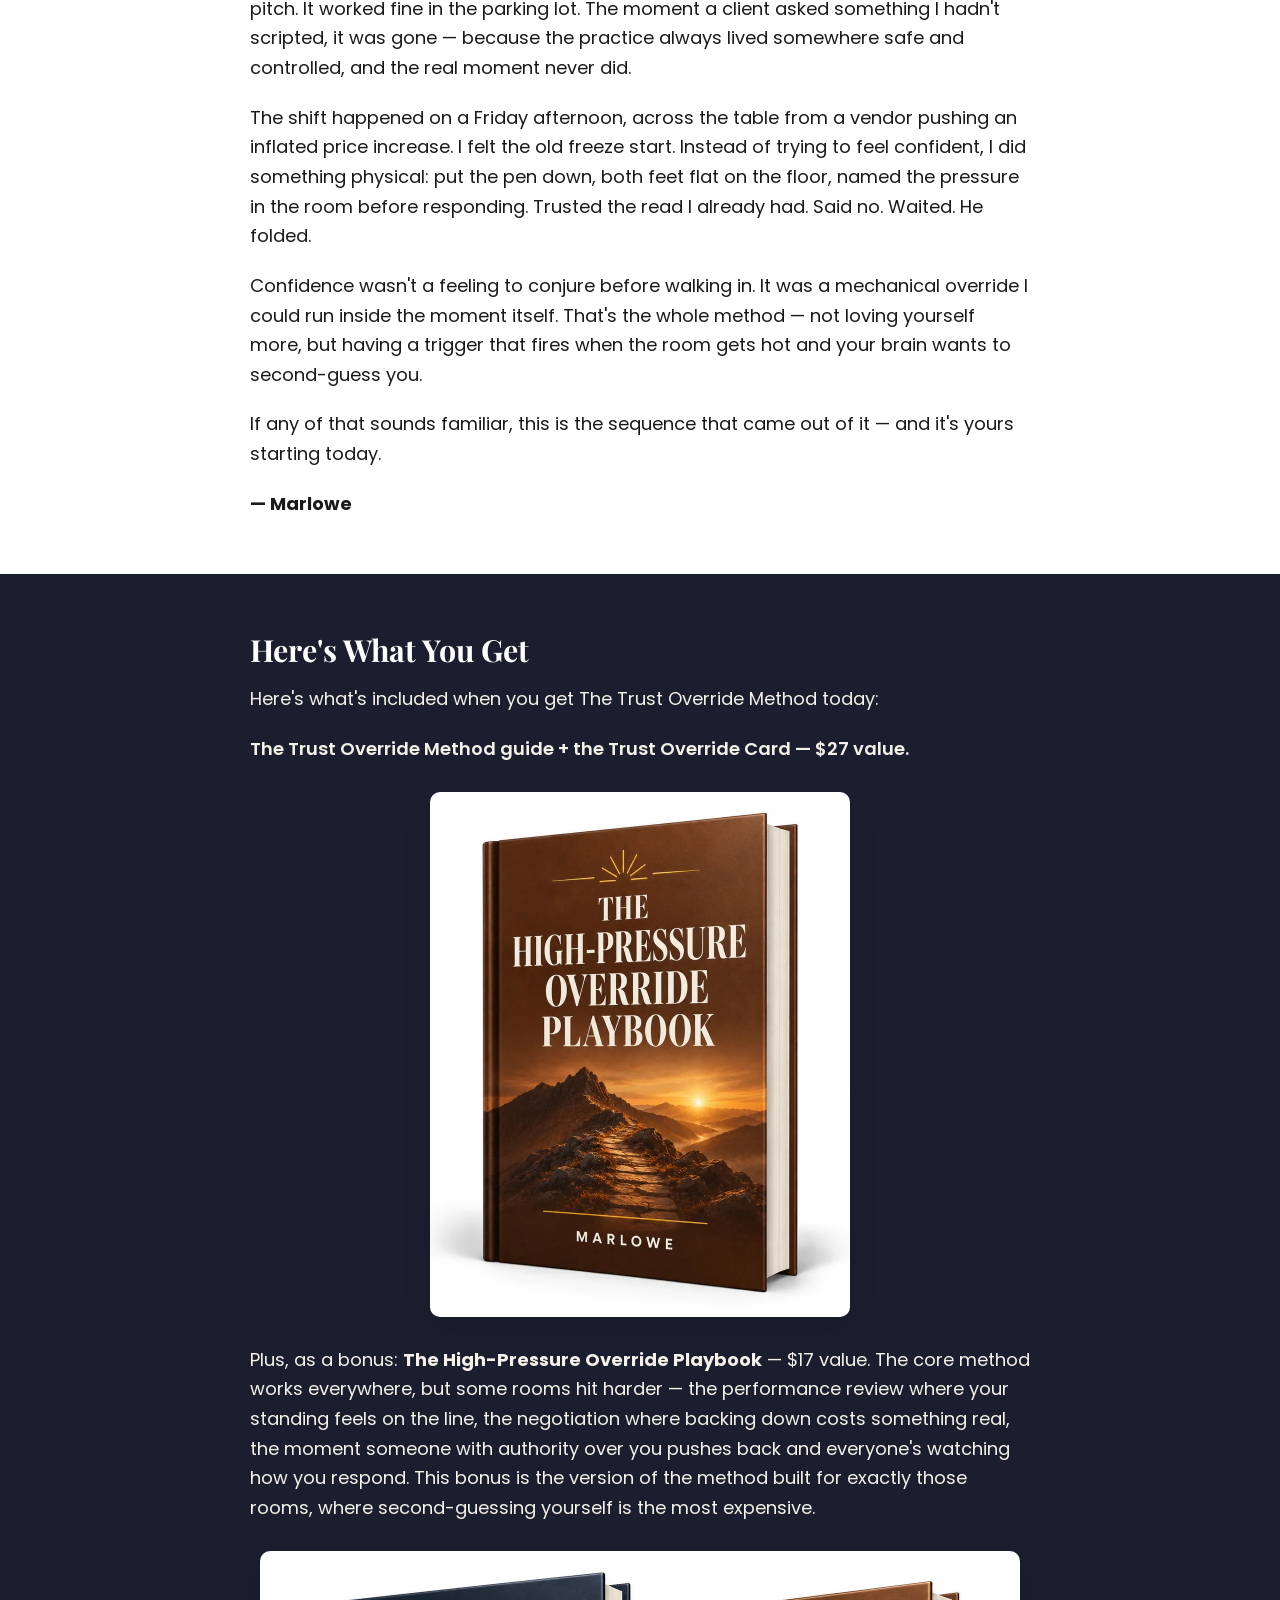
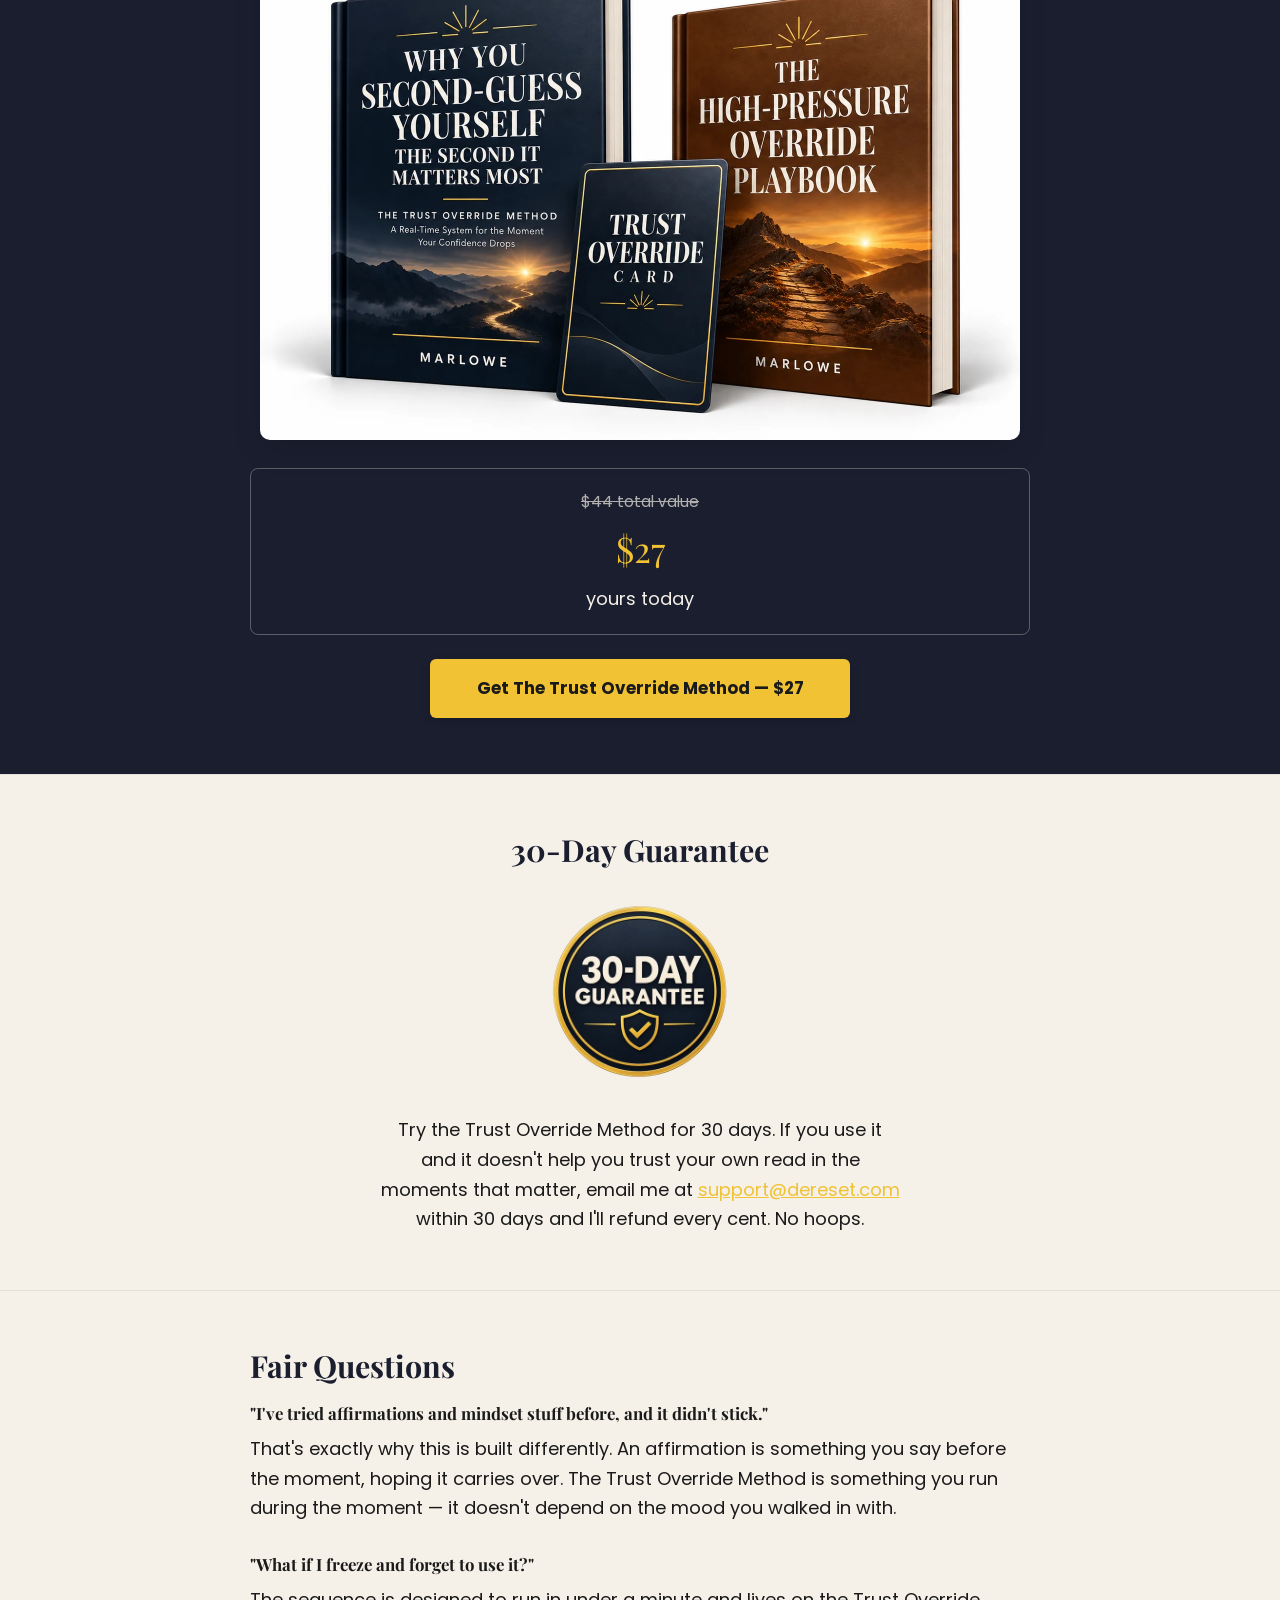
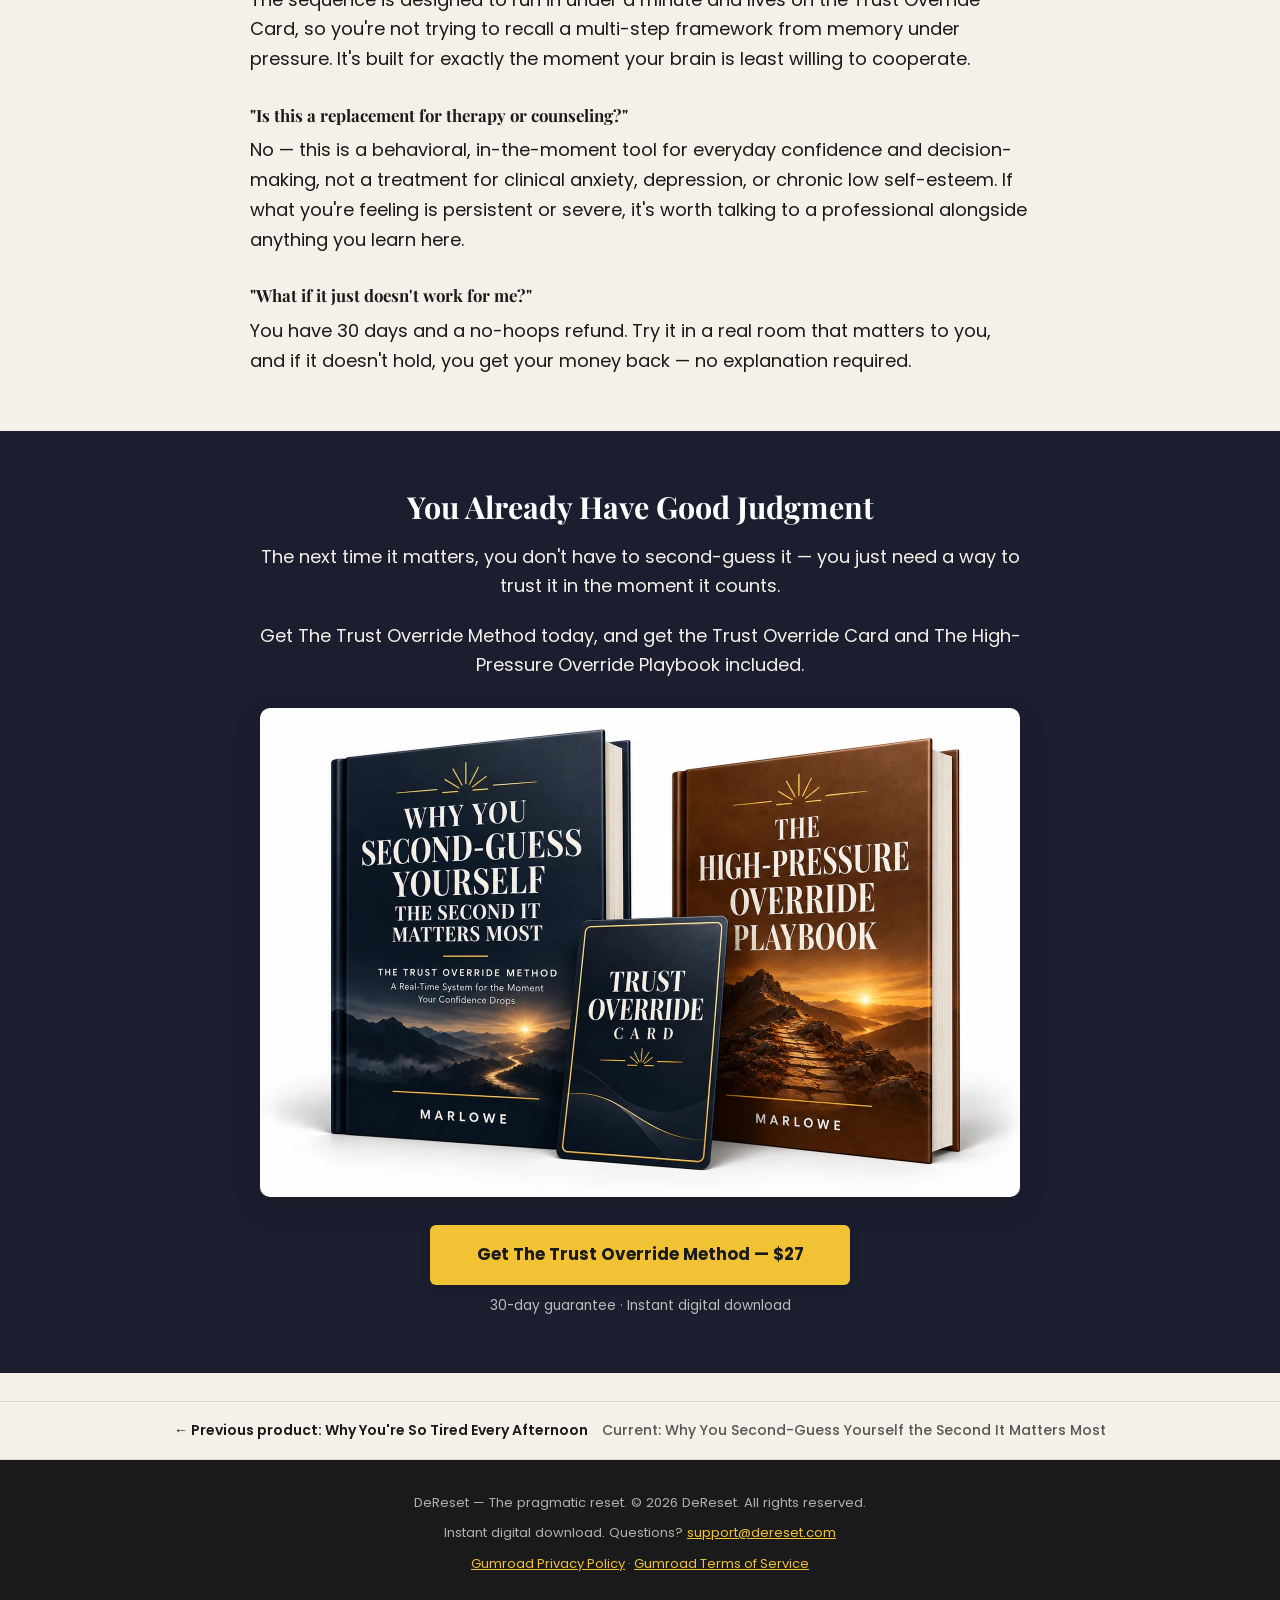
==== commit 184d422b: "Add files via upload" ====
--- a/index.html
+++ b/index.html
@@ -16,7 +16,7 @@
 <div class="container">
 <h1>Why You Second-Guess Yourself the Second It Matters Most</h1>
 <div class="subhead">The Trust Override Method — A Real-Time System for the Moment Your Confidence Drops</div>
-<img alt="Hero visual showing a high-pressure moment when an internal audit fires." class="visual-asset visual-hero" src="assets/hero-high-pressure-moment.png"/>
+<img alt="Hero visual showing a high-pressure moment when an internal audit fires." class="visual-asset visual-hero" src="assets/hero-high-pressure-moment.webp"/>
 <a class="cta-button" href="https://dereset.gumroad.com/l/trust-override-method">Get The Trust Override Method — $27</a>
 </div>
 </section>
@@ -44,8 +44,8 @@
 <h2>The Trust Override Method</h2>
 <p>That's what The Trust Override Method is. It's not an affirmation you say ahead of time and hope holds. It's a short, real-time sequence you run right as the internal audit fires — in the meeting, mid-conversation, the second before you'd normally back down — that gets you back to trusting the read you already had, in under a minute, with nothing to memorize and no particular mood required first.</p>
 <p>Picture the moment it's actually for: someone across the table just pushed back on something you know is right, and you feel the familiar pull to soften it, hedge it, or let it go. That's the exact second the sequence runs — not five minutes later when you've thought of the perfect comeback, but right there, while the moment is still open.</p>
-<img alt="Three-part Trust Override Method sequence diagram." class="visual-asset visual-wide" src="assets/method-sequence-diagram.png"/>
-<img alt="Moment-of-use vignette showing the Trust Override Card in context." class="visual-asset visual-wide" src="assets/moment-of-use-vignette.png"/>
+<img alt="Three-part Trust Override Method sequence diagram." class="visual-asset visual-wide" src="assets/method-sequence-diagram.webp"/>
+<img alt="Moment-of-use vignette showing the Trust Override Card in context." class="visual-asset visual-wide" src="assets/moment-of-use-vignette.webp"/>
 </div>
 </section>
 <!-- ================= WHAT'S INSIDE ================= -->
@@ -54,16 +54,16 @@
 <h2>What's Inside</h2>
 <p>The Trust Override Method guide walks you through the full sequence and exactly when to use it. Alongside it, you get the Trust Override Card — a one-page reference built to be the thing you actually reach for in the moment, not something you have to recall from memory.</p>
 <p>The guide moves in three parts. First, the Confidence Leak Audit, which pinpoints your specific rooms and moments — the ones where the internal audit fires hardest. Before it, you know the feeling but couldn't say exactly when or where it hits hardest. After it, you have a short, specific list — the rooms, the people, the kinds of moments — so the method that follows has an exact target instead of a vague one. Then the Trust Override Method itself, the real-time sequence. Then the Weekly Trust Check-In, a short weekly habit that keeps the method sharp without turning it into one more thing you have to maintain daily.</p>
-<img alt="Trust Override Method core guide mockup." class="visual-asset visual-card" src="assets/core-guide-mockup.png"/>
-<img alt="Trust Override Card standalone companion mockup." class="visual-asset visual-card" src="assets/trust-override-card-mockup.png"/>
-<img alt="Confidence Leak Audit worksheet preview." class="visual-asset visual-card" src="assets/confidence-leak-audit-preview.png"/>
+<img alt="Trust Override Method core guide mockup." class="visual-asset visual-card" src="assets/core-guide-mockup.webp"/>
+<img alt="Trust Override Card standalone companion mockup." class="visual-asset visual-card" src="assets/trust-override-card-mockup.webp"/>
+<img alt="Confidence Leak Audit worksheet preview." class="visual-asset visual-card" src="assets/confidence-leak-audit-preview.webp"/>
 </div>
 </section>
 <!-- ================= CREATOR STORY ================= -->
 <section id="creator-story">
 <div class="container">
 <h2>A Note From Marlowe</h2>
-<img alt="Creator portrait for Marlowe." class="visual-asset visual-portrait" src="assets/creator-portrait-marlowe.png"/>
+<img alt="Creator portrait for Marlowe." class="visual-asset visual-portrait" src="assets/creator-portrait-marlowe.webp"/>
 <p>I used to think I was just a slow thinker. Early in my career running operations for a regional solar company, I'd walk into a negotiation with every number memorized — and the second someone pushed back, my read on the room would evaporate. It wasn't a lack of preparation. It was an internal audit that fired at exactly the wrong moment: a hot flush of hesitation, my eyes dropping to my notes, conceding a point I knew I shouldn't have.</p>
 <p>I tried what everyone tells you to try. Journals. Affirmations recited in the car before a pitch. It worked fine in the parking lot. The moment a client asked something I hadn't scripted, it was gone — because the practice always lived somewhere safe and controlled, and the real moment never did.</p>
 <p>The shift happened on a Friday afternoon, across the table from a vendor pushing an inflated price increase. I felt the old freeze start. Instead of trying to feel confident, I did something physical: put the pen down, both feet flat on the floor, named the pressure in the room before responding. Trusted the read I already had. Said no. Waited. He folded.</p>
@@ -78,9 +78,9 @@
 <h2>Here's What You Get</h2>
 <p>Here's what's included when you get The Trust Override Method today:</p>
 <p class="offer-line">The Trust Override Method guide + the Trust Override Card — $27 value.</p>
-<img alt="The High-Pressure Override Playbook bonus mockup." class="visual-asset visual-card" src="assets/bonus-playbook-mockup.png"/>
+<img alt="The High-Pressure Override Playbook bonus mockup." class="visual-asset visual-card" src="assets/bonus-playbook-mockup.webp"/>
 <p>Plus, as a bonus: <strong>The High-Pressure Override Playbook</strong> — $17 value. The core method works everywhere, but some rooms hit harder — the performance review where your standing feels on the line, the negotiation where backing down costs something real, the moment someone with authority over you pushes back and everyone's watching how you respond. This bonus is the version of the method built for exactly those rooms, where second-guessing yourself is the most expensive.</p>
-<img alt="Bundle composite showing the core guide, Trust Override Card, and bonus playbook." class="visual-asset visual-wide" src="assets/bundle-composite.png"/>
+<img alt="Bundle composite showing the core guide, Trust Override Card, and bonus playbook." class="visual-asset visual-wide" src="assets/bundle-composite.webp"/>
 <div class="price-block">
 <div class="value-strike">$44 total value</div>
 <div class="final-price">$27</div>
@@ -93,7 +93,7 @@
 <section id="guarantee">
 <div class="container">
 <h2>30-Day Guarantee</h2>
-<img alt="30-day guarantee seal." class="visual-asset visual-seal" src="assets/guarantee-seal-30-day.png"/>
+<img alt="30-day guarantee seal." class="visual-asset visual-seal" src="assets/guarantee-seal-30-day.webp"/>
 <p>Try the Trust Override Method for 30 days. If you use it and it doesn't help you trust your own read in the moments that matter, email me at <a href="mailto:support@dereset.com">support@dereset.com</a> within 30 days and I'll refund every cent. No hoops.</p>
 </div>
 </section>
@@ -125,7 +125,7 @@
 <h2>You Already Have Good Judgment</h2>
 <p>The next time it matters, you don't have to second-guess it — you just need a way to trust it in the moment it counts.</p>
 <p>Get The Trust Override Method today, and get the Trust Override Card and The High-Pressure Override Playbook included.</p>
-<img alt="Bundle composite showing the core guide, Trust Override Card, and bonus playbook." class="visual-asset visual-wide" src="assets/bundle-composite.png"/>
+<img alt="Bundle composite showing the core guide, Trust Override Card, and bonus playbook." class="visual-asset visual-wide" src="assets/bundle-composite.webp"/>
 <a class="cta-button" href="https://dereset.gumroad.com/l/trust-override-method">Get The Trust Override Method — $27</a>
 <div class="cta-sub">30-day guarantee · Instant digital download</div>
 </div>
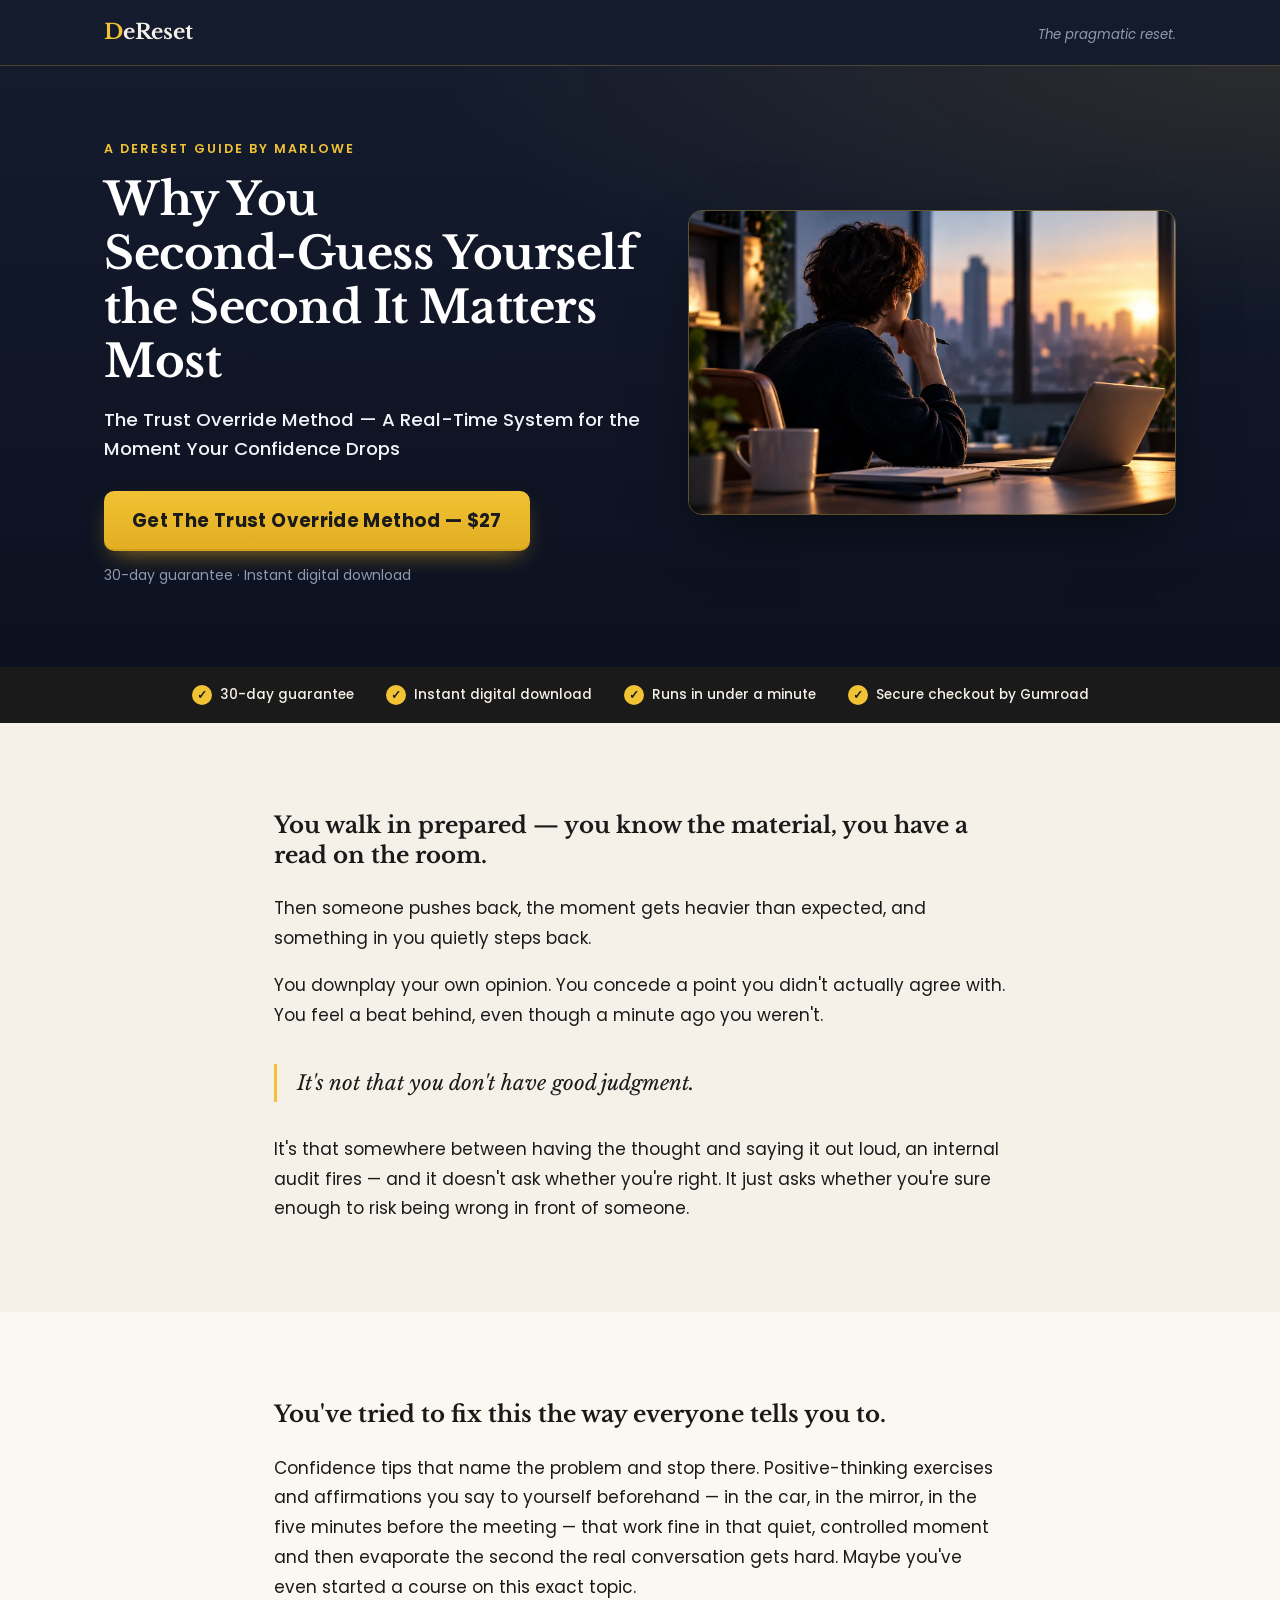
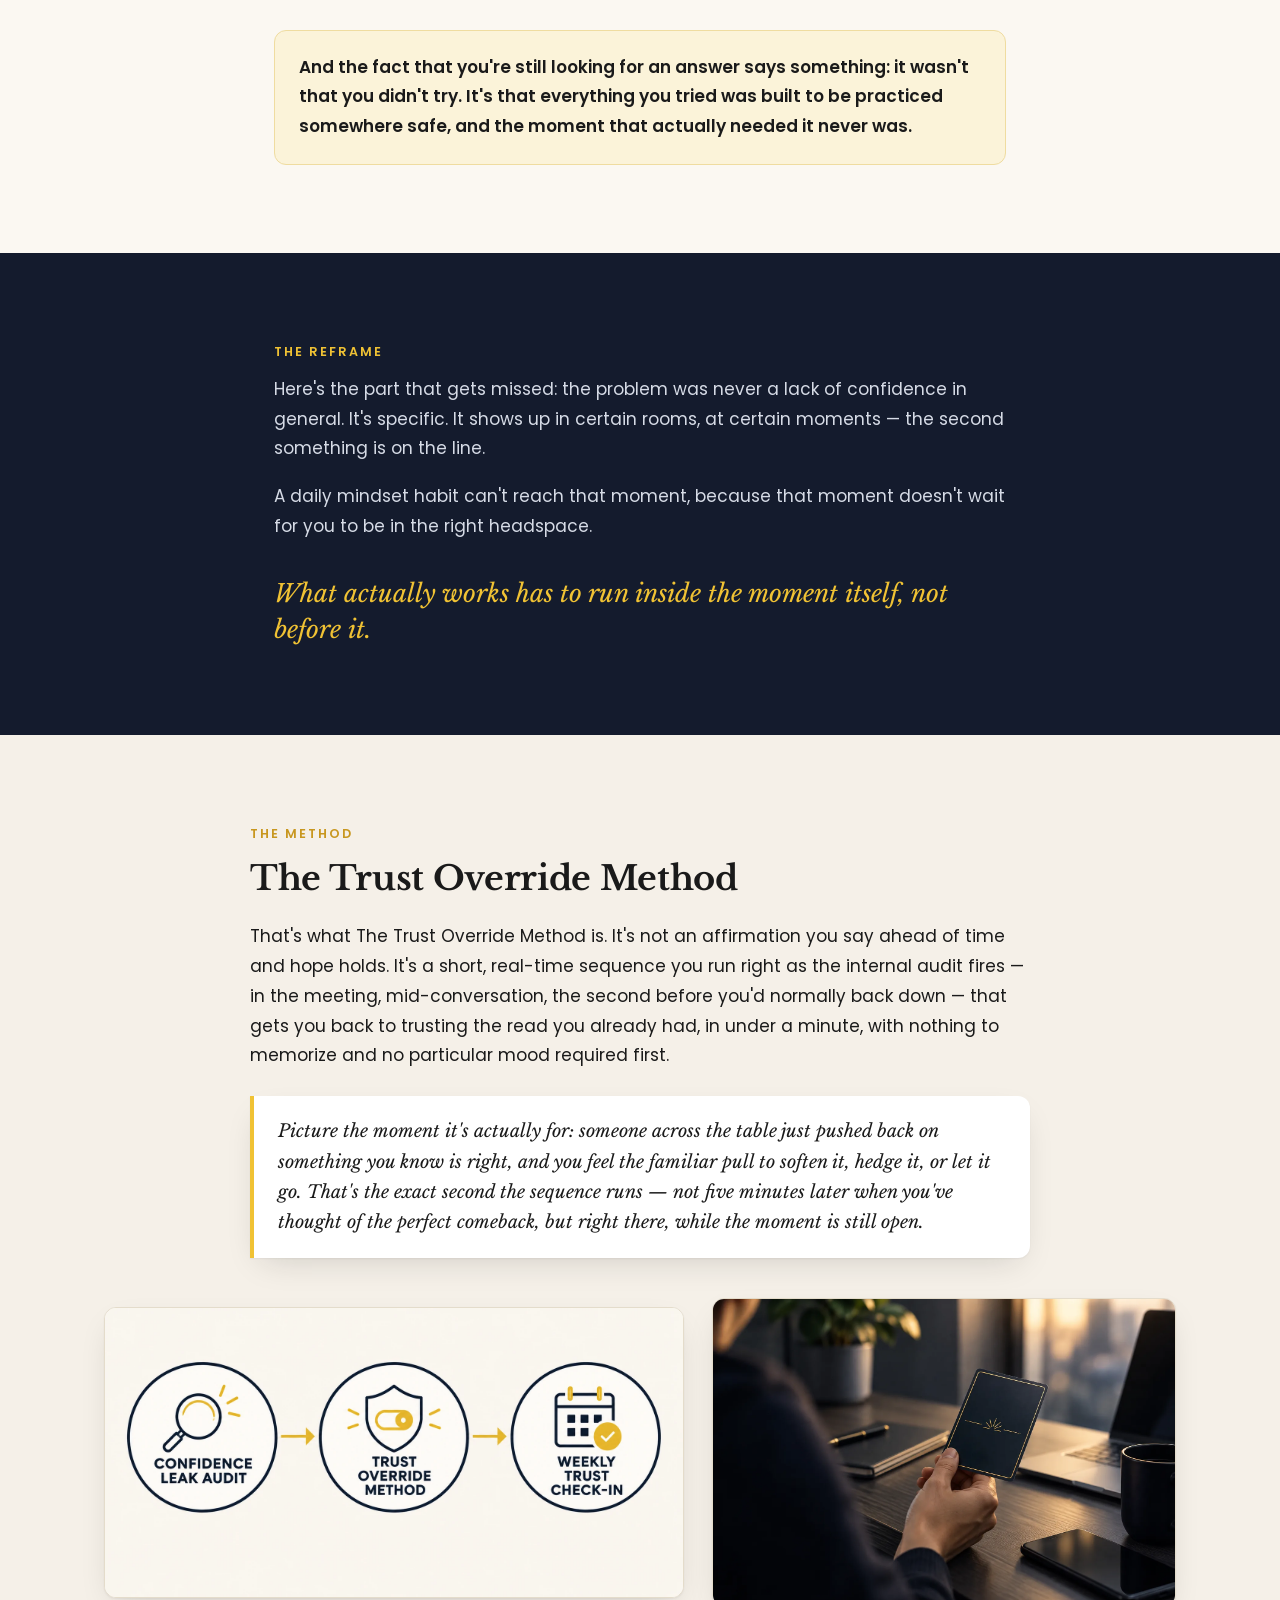
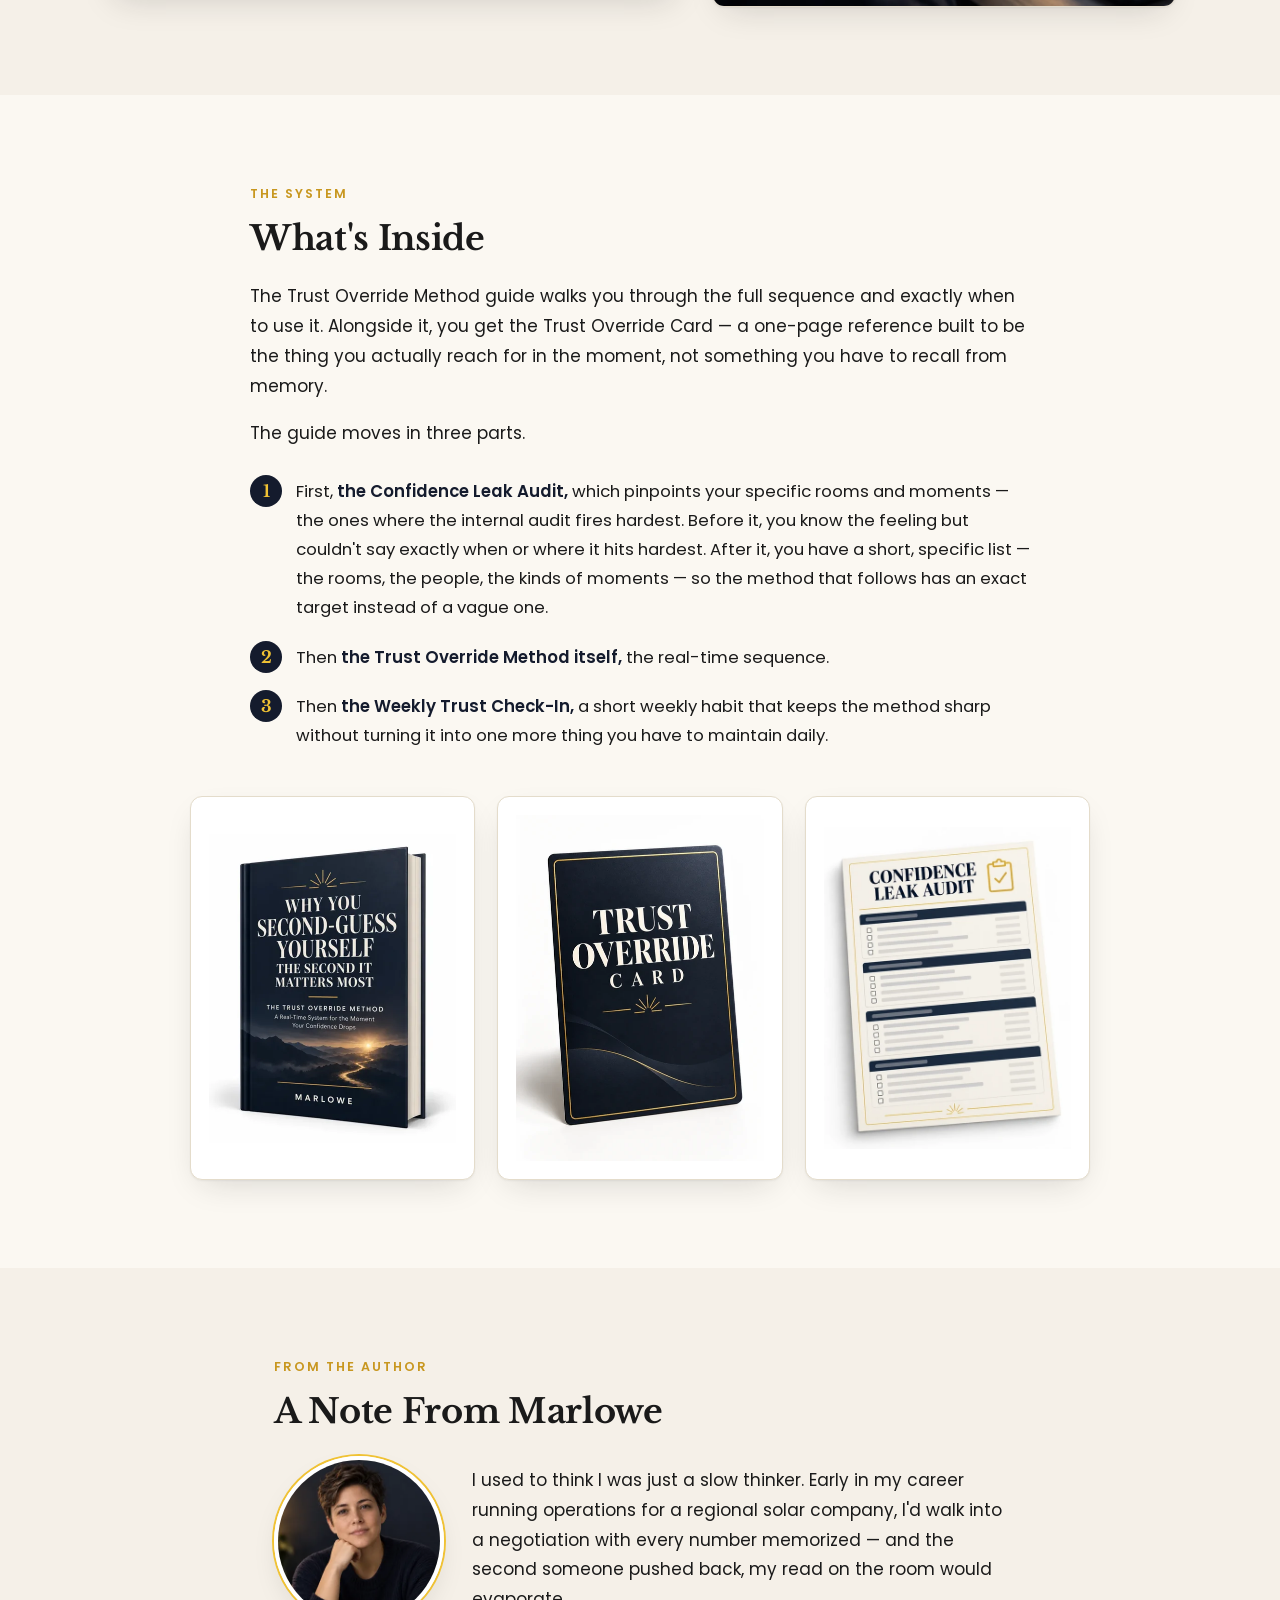
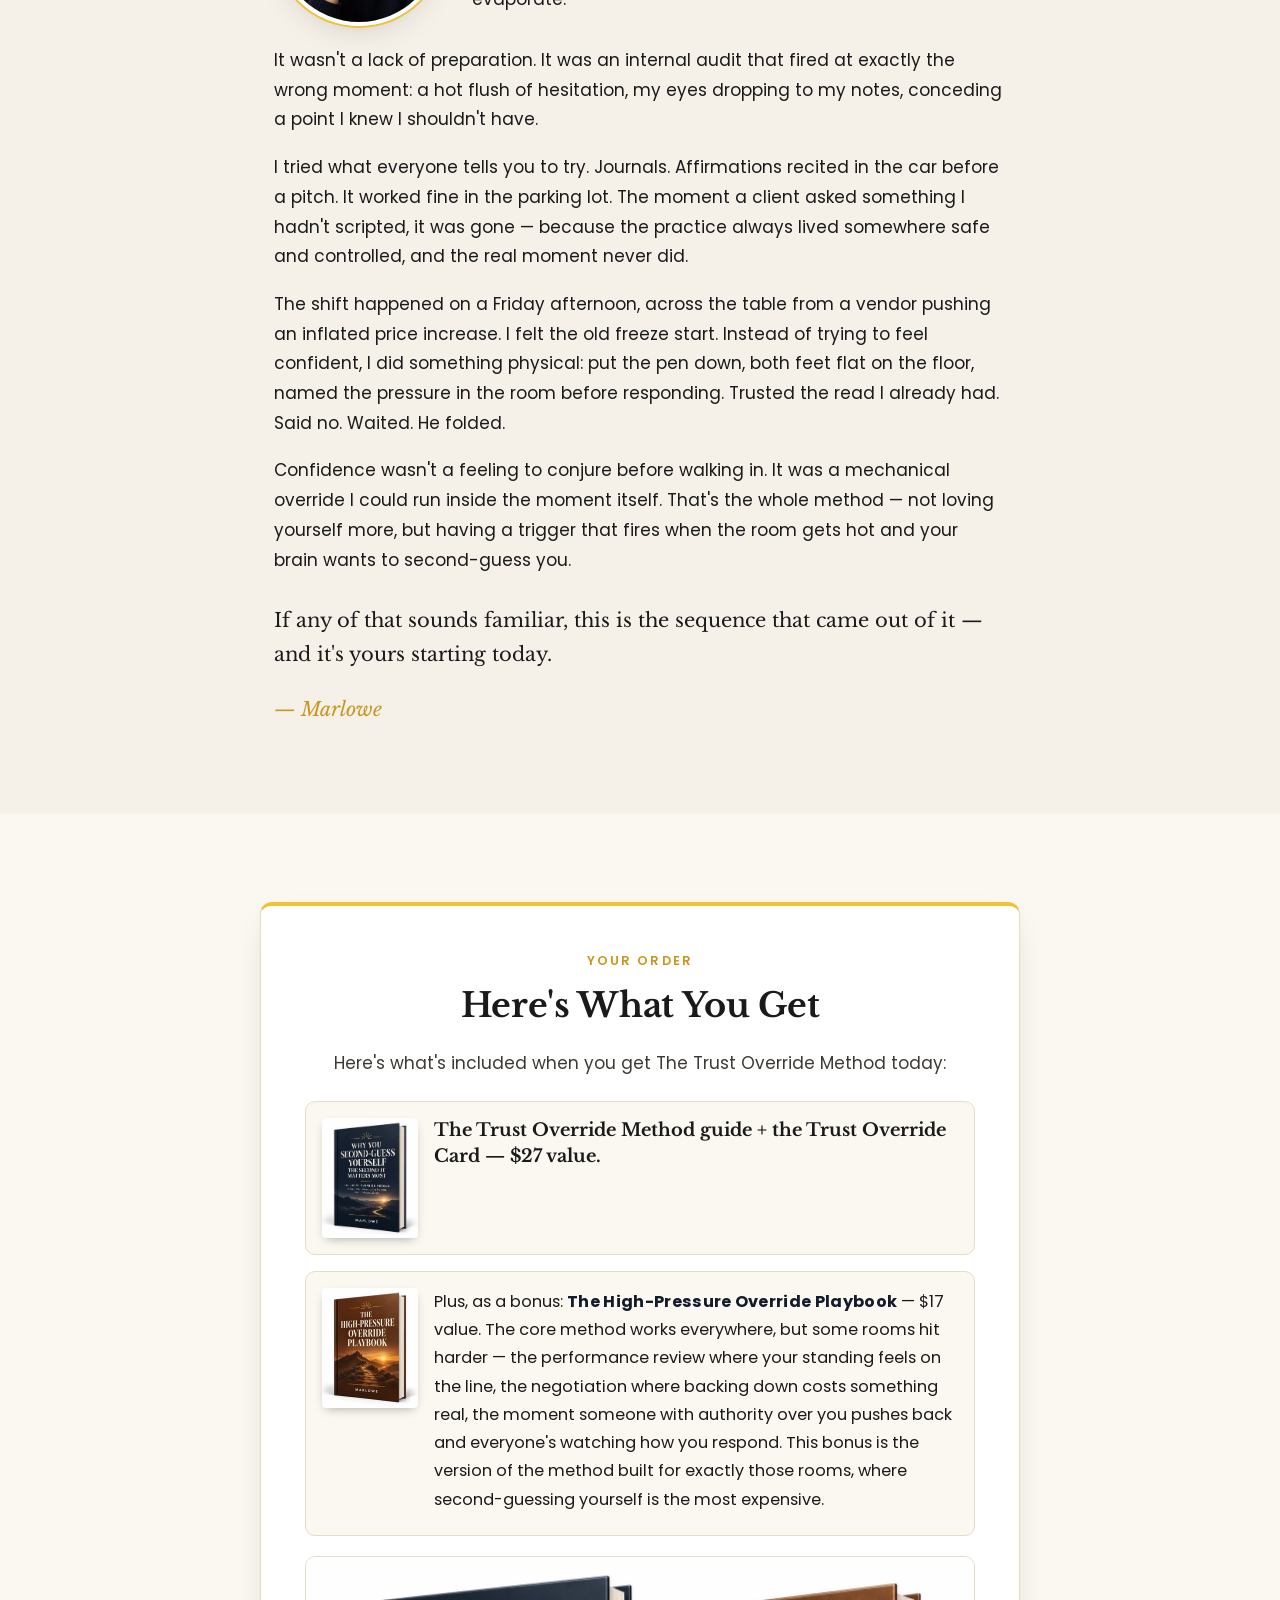
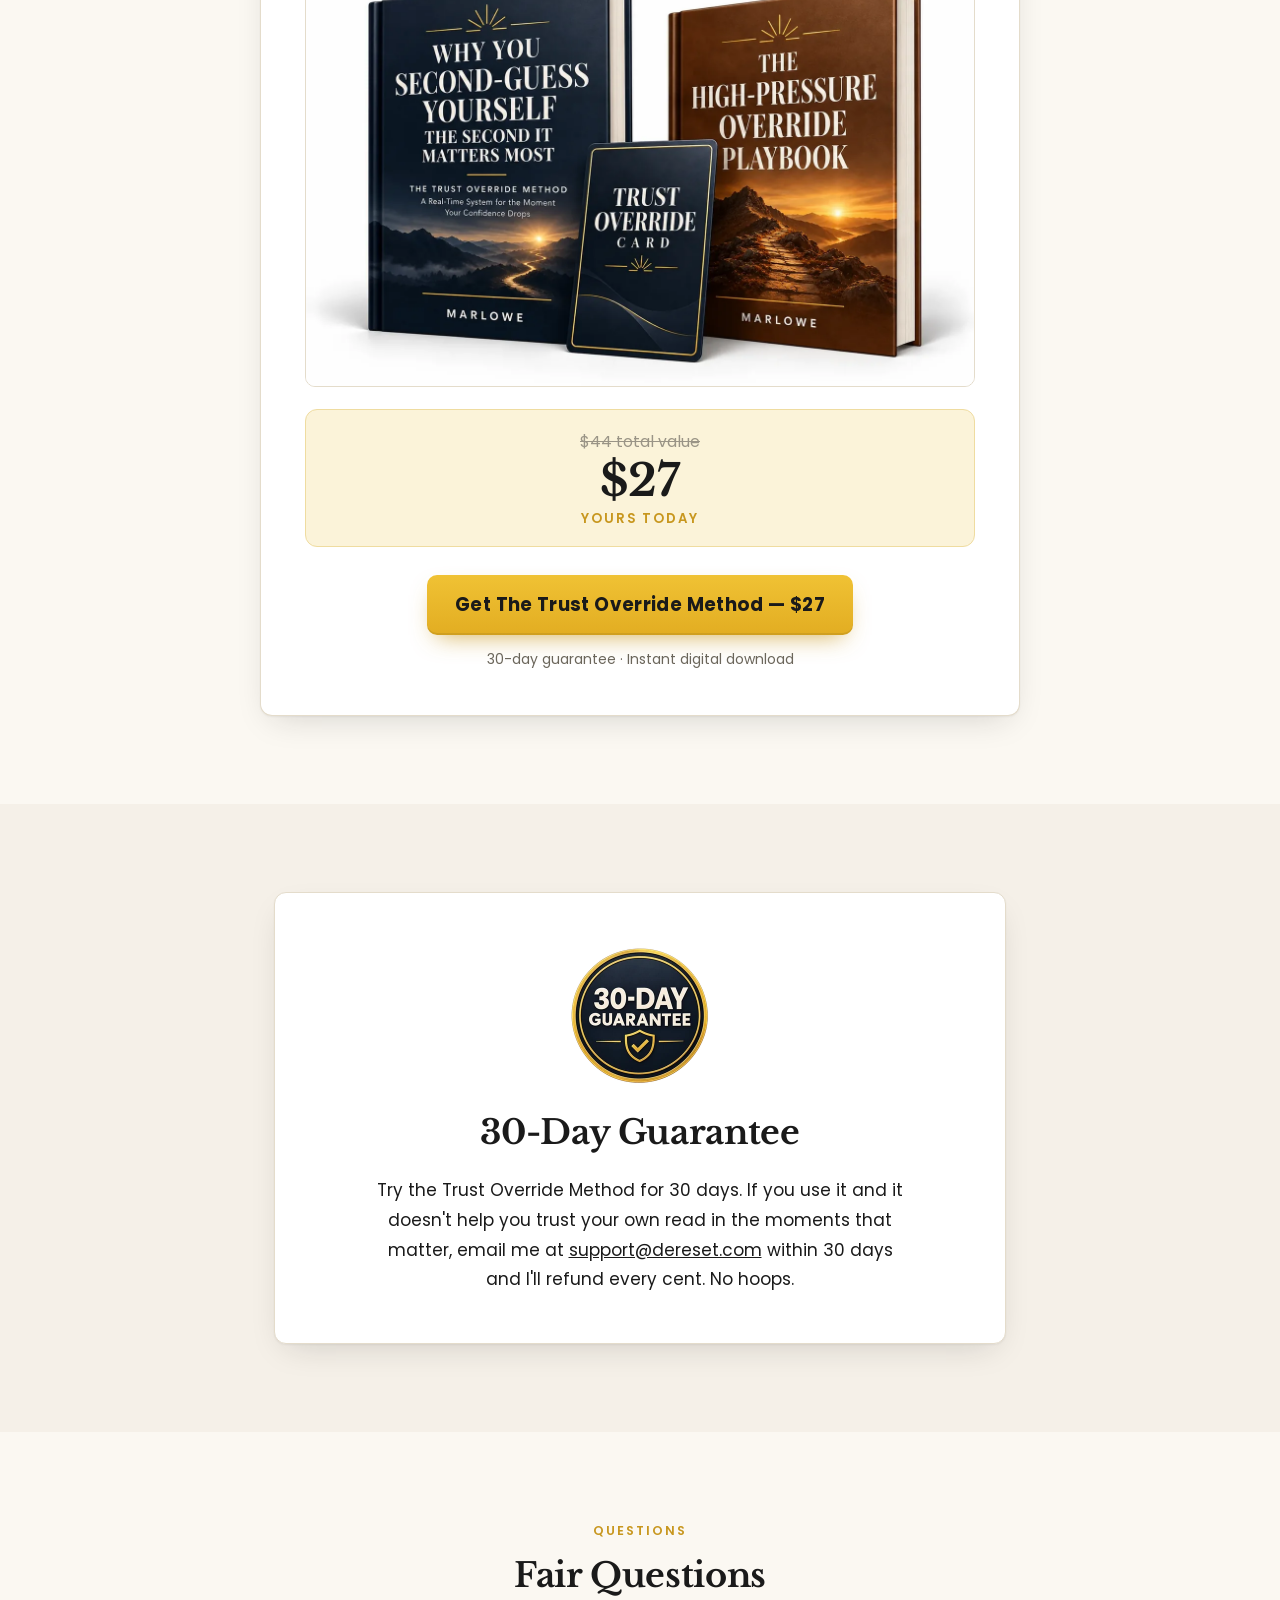
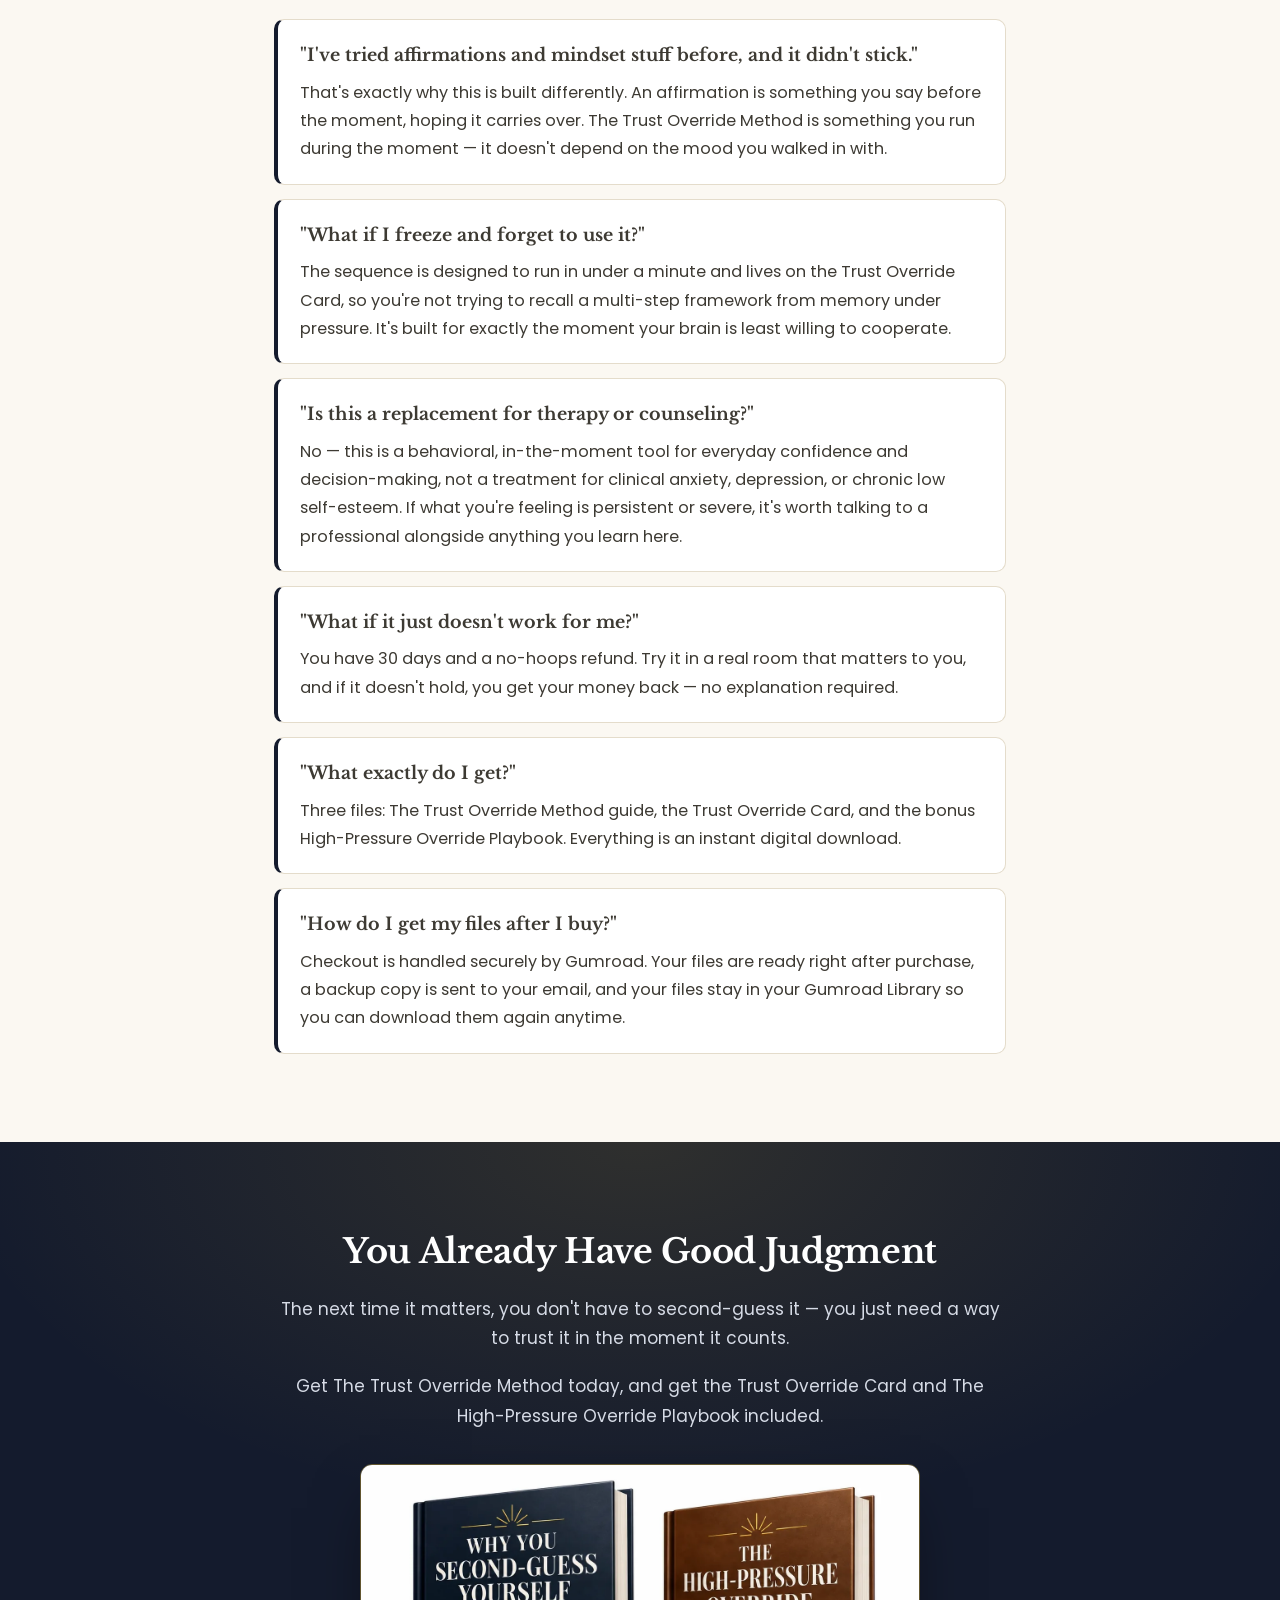
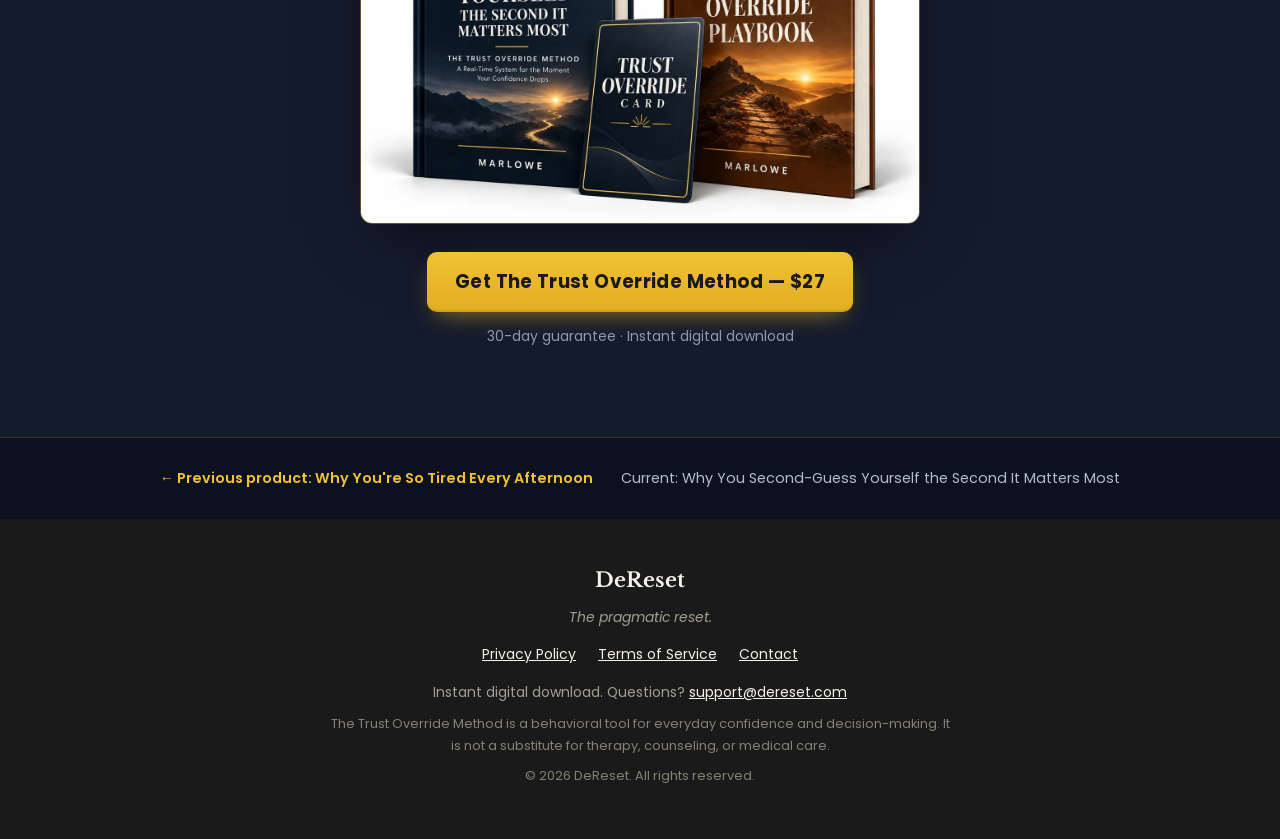
==== commit e7f3cf39: "Add files via upload" ====
--- a/index.html
+++ b/index.html
@@ -1,150 +1,266 @@
 <!DOCTYPE html>
-
 <html lang="en">
 <head>
-<meta charset="utf-8"/>
-<meta content="width=device-width, initial-scale=1.0" name="viewport"/>
-<title>Why You Second-Guess Yourself the Second It Matters Most — The Trust Override Method</title>
-<link href="https://fonts.googleapis.com" rel="preconnect"/>
-<link crossorigin="" href="https://fonts.gstatic.com" rel="preconnect"/>
-<link href="https://fonts.googleapis.com/css2?family=Playfair+Display:wght@700;800&amp;family=Poppins:wght@400;500;600;700&amp;display=swap" rel="stylesheet"/>
-<link href="styles/sales.css" rel="stylesheet"/>
+<meta charset="UTF-8">
+<meta name="viewport" content="width=device-width, initial-scale=1.0">
+<title>Why You Second-Guess Yourself the Second It Matters Most — The Trust Override Method | DeReset</title>
+<meta name="description" content="The Trust Override Method — A Real-Time System for the Moment Your Confidence Drops. A short, real-time sequence you run right as the internal audit fires. 30-day guarantee.">
+<link rel="canonical" href="https://trust-override-method.dereset.com/">
+<meta name="theme-color" content="#141b2d">
+<meta property="og:type" content="product">
+<meta property="og:site_name" content="DeReset">
+<meta property="og:title" content="Why You Second-Guess Yourself the Second It Matters Most">
+<meta property="og:description" content="The Trust Override Method — A Real-Time System for the Moment Your Confidence Drops.">
+<meta property="og:url" content="https://trust-override-method.dereset.com/">
+<meta property="og:image" content="https://trust-override-method.dereset.com/assets/hero-high-pressure-moment.webp">
+<meta name="twitter:card" content="summary_large_image">
+<link href="https://fonts.googleapis.com" rel="preconnect">
+<link crossorigin="" href="https://fonts.gstatic.com" rel="preconnect">
+<link href="https://fonts.googleapis.com/css2?family=Libre+Baskerville:ital,wght@0,400;0,700;1,400&amp;family=Poppins:wght@400;500;600;700&amp;display=swap" rel="stylesheet">
+<link href="styles/sales.css" rel="stylesheet">
 </head>
 <body>
-<!-- ================= HERO / HOOK ================= -->
-<section id="hero">
-<div class="container">
-<h1>Why You Second-Guess Yourself the Second It Matters Most</h1>
-<div class="subhead">The Trust Override Method — A Real-Time System for the Moment Your Confidence Drops</div>
-<img alt="Hero visual showing a high-pressure moment when an internal audit fires." class="visual-asset visual-hero" src="assets/hero-high-pressure-moment.webp"/>
-<a class="cta-button" href="https://dereset.gumroad.com/l/trust-override-method">Get The Trust Override Method — $27</a>
+
+<a class="skip-link" href="#main">Skip to content</a>
+
+<header class="brand-bar">
+  <div class="container brand-bar-inner">
+    <a class="brand-mark" href="https://dereset.com/">DeReset</a>
+    <span class="brand-tag">The pragmatic reset.</span>
+  </div>
+</header>
+
+<main id="main">
+
+<section id="hero" class="hero">
+  <div class="container hero-grid">
+    <div class="hero-copy">
+      <p class="eyebrow eyebrow-gold">A DeReset guide by Marlowe</p>
+      <h1>Why You <span class="nowrap">Second-Guess</span> Yourself the Second It Matters Most</h1>
+      <p class="subheadline">The Trust Override Method — A Real-Time System for the Moment Your Confidence Drops</p>
+      <a class="cta-btn" href="https://dereset.gumroad.com/l/trust-override-method">Get The Trust Override Method — $27</a>
+      <p class="cta-btn-sub">30-day guarantee · Instant digital download</p>
+    </div>
+    <figure class="hero-media">
+      <img src="assets/hero-high-pressure-moment.webp" alt="Hero visual showing a high-pressure moment when an internal audit fires." width="1520" height="951">
+    </figure>
+  </div>
+</section>
+
+<div class="trust-strip">
+  <ul class="container trust-list">
+    <li><span class="trust-icon" aria-hidden="true">✓</span>30-day guarantee</li>
+    <li><span class="trust-icon" aria-hidden="true">✓</span>Instant digital download</li>
+    <li><span class="trust-icon" aria-hidden="true">✓</span>Runs in under a minute</li>
+    <li><span class="trust-icon" aria-hidden="true">✓</span>Secure checkout by Gumroad</li>
+  </ul>
 </div>
-</section>
-<!-- ================= PAIN ================= -->
-<section id="pain">
-<div class="container">
-<p>You walk in prepared — you know the material, you have a read on the room. Then someone pushes back, the moment gets heavier than expected, and something in you quietly steps back. You downplay your own opinion. You concede a point you didn't actually agree with. You feel a beat behind, even though a minute ago you weren't. It's not that you don't have good judgment. It's that somewhere between having the thought and saying it out loud, an internal audit fires — and it doesn't ask whether you're right. It just asks whether you're sure enough to risk being wrong in front of someone.</p>
-</div>
-</section>
-<!-- ================= AGITATION / FAILED ATTEMPTS ================= -->
-<section id="agitation">
-<div class="container">
-<p>You've tried to fix this the way everyone tells you to. Confidence tips that name the problem and stop there. Positive-thinking exercises and affirmations you say to yourself beforehand — in the car, in the mirror, in the five minutes before the meeting — that work fine in that quiet, controlled moment and then evaporate the second the real conversation gets hard. Maybe you've even started a course on this exact topic. And the fact that you're still looking for an answer says something: it wasn't that you didn't try. It's that everything you tried was built to be practiced somewhere safe, and the moment that actually needed it never was.</p>
-</div>
-</section>
-<!-- ================= REFRAME ================= -->
-<section id="reframe">
-<div class="container">
-<p>Here's the part that gets missed: the problem was never a lack of confidence in general. It's specific. It shows up in certain rooms, at certain moments — the second something is on the line. A daily mindset habit can't reach that moment, because that moment doesn't wait for you to be in the right headspace. What actually works has to run inside the moment itself, not before it.</p>
-</div>
-</section>
-<!-- ================= MECHANISM ================= -->
-<section id="mechanism">
-<div class="container">
-<h2>The Trust Override Method</h2>
-<p>That's what The Trust Override Method is. It's not an affirmation you say ahead of time and hope holds. It's a short, real-time sequence you run right as the internal audit fires — in the meeting, mid-conversation, the second before you'd normally back down — that gets you back to trusting the read you already had, in under a minute, with nothing to memorize and no particular mood required first.</p>
-<p>Picture the moment it's actually for: someone across the table just pushed back on something you know is right, and you feel the familiar pull to soften it, hedge it, or let it go. That's the exact second the sequence runs — not five minutes later when you've thought of the perfect comeback, but right there, while the moment is still open.</p>
-<img alt="Three-part Trust Override Method sequence diagram." class="visual-asset visual-wide" src="assets/method-sequence-diagram.webp"/>
-<img alt="Moment-of-use vignette showing the Trust Override Card in context." class="visual-asset visual-wide" src="assets/moment-of-use-vignette.webp"/>
-</div>
-</section>
-<!-- ================= WHAT'S INSIDE ================= -->
-<section id="whats-inside">
-<div class="container">
-<h2>What's Inside</h2>
-<p>The Trust Override Method guide walks you through the full sequence and exactly when to use it. Alongside it, you get the Trust Override Card — a one-page reference built to be the thing you actually reach for in the moment, not something you have to recall from memory.</p>
-<p>The guide moves in three parts. First, the Confidence Leak Audit, which pinpoints your specific rooms and moments — the ones where the internal audit fires hardest. Before it, you know the feeling but couldn't say exactly when or where it hits hardest. After it, you have a short, specific list — the rooms, the people, the kinds of moments — so the method that follows has an exact target instead of a vague one. Then the Trust Override Method itself, the real-time sequence. Then the Weekly Trust Check-In, a short weekly habit that keeps the method sharp without turning it into one more thing you have to maintain daily.</p>
-<img alt="Trust Override Method core guide mockup." class="visual-asset visual-card" src="assets/core-guide-mockup.webp"/>
-<img alt="Trust Override Card standalone companion mockup." class="visual-asset visual-card" src="assets/trust-override-card-mockup.webp"/>
-<img alt="Confidence Leak Audit worksheet preview." class="visual-asset visual-card" src="assets/confidence-leak-audit-preview.webp"/>
-</div>
-</section>
-<!-- ================= CREATOR STORY ================= -->
-<section id="creator-story">
-<div class="container">
-<h2>A Note From Marlowe</h2>
-<img alt="Creator portrait for Marlowe." class="visual-asset visual-portrait" src="assets/creator-portrait-marlowe.webp"/>
-<p>I used to think I was just a slow thinker. Early in my career running operations for a regional solar company, I'd walk into a negotiation with every number memorized — and the second someone pushed back, my read on the room would evaporate. It wasn't a lack of preparation. It was an internal audit that fired at exactly the wrong moment: a hot flush of hesitation, my eyes dropping to my notes, conceding a point I knew I shouldn't have.</p>
-<p>I tried what everyone tells you to try. Journals. Affirmations recited in the car before a pitch. It worked fine in the parking lot. The moment a client asked something I hadn't scripted, it was gone — because the practice always lived somewhere safe and controlled, and the real moment never did.</p>
-<p>The shift happened on a Friday afternoon, across the table from a vendor pushing an inflated price increase. I felt the old freeze start. Instead of trying to feel confident, I did something physical: put the pen down, both feet flat on the floor, named the pressure in the room before responding. Trusted the read I already had. Said no. Waited. He folded.</p>
-<p>Confidence wasn't a feeling to conjure before walking in. It was a mechanical override I could run inside the moment itself. That's the whole method — not loving yourself more, but having a trigger that fires when the room gets hot and your brain wants to second-guess you.</p>
-<p>If any of that sounds familiar, this is the sequence that came out of it — and it's yours starting today.</p>
-<p class="byline">— Marlowe</p>
-</div>
-</section>
-<!-- ================= OFFER STACK ================= -->
-<section id="offer-stack">
-<div class="container">
-<h2>Here's What You Get</h2>
-<p>Here's what's included when you get The Trust Override Method today:</p>
-<p class="offer-line">The Trust Override Method guide + the Trust Override Card — $27 value.</p>
-<img alt="The High-Pressure Override Playbook bonus mockup." class="visual-asset visual-card" src="assets/bonus-playbook-mockup.webp"/>
-<p>Plus, as a bonus: <strong>The High-Pressure Override Playbook</strong> — $17 value. The core method works everywhere, but some rooms hit harder — the performance review where your standing feels on the line, the negotiation where backing down costs something real, the moment someone with authority over you pushes back and everyone's watching how you respond. This bonus is the version of the method built for exactly those rooms, where second-guessing yourself is the most expensive.</p>
-<img alt="Bundle composite showing the core guide, Trust Override Card, and bonus playbook." class="visual-asset visual-wide" src="assets/bundle-composite.webp"/>
-<div class="price-block">
-<div class="value-strike">$44 total value</div>
-<div class="final-price">$27</div>
-<div>yours today</div>
-</div>
-<a class="cta-button" href="https://dereset.gumroad.com/l/trust-override-method">Get The Trust Override Method — $27</a>
-</div>
-</section>
-<!-- ================= GUARANTEE ================= -->
-<section id="guarantee">
-<div class="container">
-<h2>30-Day Guarantee</h2>
-<img alt="30-day guarantee seal." class="visual-asset visual-seal" src="assets/guarantee-seal-30-day.webp"/>
-<p>Try the Trust Override Method for 30 days. If you use it and it doesn't help you trust your own read in the moments that matter, email me at <a href="mailto:support@dereset.com">support@dereset.com</a> within 30 days and I'll refund every cent. No hoops.</p>
-</div>
-</section>
-<!-- ================= OBJECTIONS ================= -->
-<section id="objections">
-<div class="container">
-<h2>Fair Questions</h2>
-<div class="objection-block">
-<div class="q">"I've tried affirmations and mindset stuff before, and it didn't stick."</div>
-<p>That's exactly why this is built differently. An affirmation is something you say before the moment, hoping it carries over. The Trust Override Method is something you run during the moment — it doesn't depend on the mood you walked in with.</p>
-</div>
-<div class="objection-block">
-<div class="q">"What if I freeze and forget to use it?"</div>
-<p>The sequence is designed to run in under a minute and lives on the Trust Override Card, so you're not trying to recall a multi-step framework from memory under pressure. It's built for exactly the moment your brain is least willing to cooperate.</p>
-</div>
-<div class="objection-block">
-<div class="q">"Is this a replacement for therapy or counseling?"</div>
-<p>No — this is a behavioral, in-the-moment tool for everyday confidence and decision-making, not a treatment for clinical anxiety, depression, or chronic low self-esteem. If what you're feeling is persistent or severe, it's worth talking to a professional alongside anything you learn here.</p>
-</div>
-<div class="objection-block">
-<div class="q">"What if it just doesn't work for me?"</div>
-<p>You have 30 days and a no-hoops refund. Try it in a real room that matters to you, and if it doesn't hold, you get your money back — no explanation required.</p>
-</div>
-</div>
-</section>
-<!-- ================= CLOSING CTA ================= -->
-<section id="cta-close">
-<div class="container">
-<h2>You Already Have Good Judgment</h2>
-<p>The next time it matters, you don't have to second-guess it — you just need a way to trust it in the moment it counts.</p>
-<p>Get The Trust Override Method today, and get the Trust Override Card and The High-Pressure Override Playbook included.</p>
-<img alt="Bundle composite showing the core guide, Trust Override Card, and bonus playbook." class="visual-asset visual-wide" src="assets/bundle-composite.webp"/>
-<a class="cta-button" href="https://dereset.gumroad.com/l/trust-override-method">Get The Trust Override Method — $27</a>
-<div class="cta-sub">30-day guarantee · Instant digital download</div>
-</div>
-</section>
+
+<section id="pain" class="band band-cream">
+  <div class="container narrow prose">
+    <p class="lead">You walk in prepared — you know the material, you have a read on the room.</p>
+    <p>Then someone pushes back, the moment gets heavier than expected, and something in you quietly steps back.</p>
+    <p>You downplay your own opinion. You concede a point you didn't actually agree with. You feel a beat behind, even though a minute ago you weren't.</p>
+    <p class="pull">It's not that you don't have good judgment.</p>
+    <p>It's that somewhere between having the thought and saying it out loud, an internal audit fires — and it doesn't ask whether you're right. It just asks whether you're sure enough to risk being wrong in front of someone.</p>
+  </div>
+</section>
+
+<section id="agitation" class="band band-paper">
+  <div class="container narrow prose">
+    <p class="lead">You've tried to fix this the way everyone tells you to.</p>
+    <p>Confidence tips that name the problem and stop there. Positive-thinking exercises and affirmations you say to yourself beforehand — in the car, in the mirror, in the five minutes before the meeting — that work fine in that quiet, controlled moment and then evaporate the second the real conversation gets hard. Maybe you've even started a course on this exact topic.</p>
+    <p class="callout"><strong>And the fact that you're still looking for an answer says something: it wasn't that you didn't try. It's that everything you tried was built to be practiced somewhere safe, and the moment that actually needed it never was.</strong></p>
+  </div>
+</section>
+
+<section id="reframe" class="band band-dark">
+  <div class="container narrow prose">
+    <p class="eyebrow eyebrow-gold">The reframe</p>
+    <p>Here's the part that gets missed: the problem was never a lack of confidence in general. It's specific. It shows up in certain rooms, at certain moments — the second something is on the line.</p>
+    <p>A daily mindset habit can't reach that moment, because that moment doesn't wait for you to be in the right headspace.</p>
+    <p class="big-question"><strong>What actually works has to run inside the moment itself, not before it.</strong></p>
+  </div>
+</section>
+
+<section id="mechanism" class="band band-cream">
+  <div class="container">
+    <div class="narrow prose mech-copy">
+      <p class="eyebrow">The method</p>
+      <h2>The Trust Override Method</h2>
+      <p>That's what The Trust Override Method is. It's not an affirmation you say ahead of time and hope holds. It's a short, real-time sequence you run right as the internal audit fires — in the meeting, mid-conversation, the second before you'd normally back down — that gets you back to trusting the read you already had, in under a minute, with nothing to memorize and no particular mood required first.</p>
+      <p class="quote-card">Picture the moment it's actually for: someone across the table just pushed back on something you know is right, and you feel the familiar pull to soften it, hedge it, or let it go. That's the exact second the sequence runs — not five minutes later when you've thought of the perfect comeback, but right there, while the moment is still open.</p>
+    </div>
+    <div class="mech-figs">
+      <figure class="mech-diagram">
+        <img src="assets/method-sequence-diagram.webp" alt="Three-part Trust Override Method sequence diagram." width="1520" height="760" loading="lazy">
+      </figure>
+      <figure class="mech-photo">
+        <img src="assets/moment-of-use-vignette.webp" alt="Moment-of-use vignette showing the Trust Override Card in context." width="1520" height="1013" loading="lazy">
+      </figure>
+    </div>
+  </div>
+</section>
+
+<section id="whats-inside" class="band band-paper">
+  <div class="container">
+    <div class="narrow prose inside-copy">
+      <p class="eyebrow">The system</p>
+      <h2>What's Inside</h2>
+      <p>The Trust Override Method guide walks you through the full sequence and exactly when to use it. Alongside it, you get the Trust Override Card — a one-page reference built to be the thing you actually reach for in the moment, not something you have to recall from memory.</p>
+      <p>The guide moves in three parts.</p>
+      <ol class="numbered">
+        <li>First, <strong>the Confidence Leak Audit,</strong> which pinpoints your specific rooms and moments — the ones where the internal audit fires hardest. Before it, you know the feeling but couldn't say exactly when or where it hits hardest. After it, you have a short, specific list — the rooms, the people, the kinds of moments — so the method that follows has an exact target instead of a vague one.</li>
+        <li>Then <strong>the Trust Override Method itself,</strong> the real-time sequence.</li>
+        <li>Then <strong>the Weekly Trust Check-In,</strong> a short weekly habit that keeps the method sharp without turning it into one more thing you have to maintain daily.</li>
+      </ol>
+    </div>
+    <div class="mockup-grid">
+      <figure class="mockup-card">
+        <img src="assets/core-guide-mockup.webp" alt="Trust Override Method core guide mockup." width="494" height="618" loading="lazy">
+      </figure>
+      <figure class="mockup-card">
+        <img src="assets/trust-override-card-mockup.webp" alt="Trust Override Card standalone companion mockup." width="494" height="692" loading="lazy">
+      </figure>
+      <figure class="mockup-card">
+        <img src="assets/confidence-leak-audit-preview.webp" alt="Confidence Leak Audit worksheet preview." width="532" height="692" loading="lazy">
+      </figure>
+    </div>
+  </div>
+</section>
+
+<section id="creator-story" class="band band-cream">
+  <div class="container narrow prose">
+    <p class="eyebrow">From the author</p>
+    <h2>A Note From Marlowe</h2>
+    <div class="creator-intro">
+      <img class="creator-photo" src="assets/creator-portrait-marlowe.webp" alt="Creator portrait for Marlowe." width="340" height="340" loading="lazy">
+      <div>
+        <p>I used to think I was just a slow thinker. Early in my career running operations for a regional solar company, I'd walk into a negotiation with every number memorized — and the second someone pushed back, my read on the room would evaporate.</p>
+      </div>
+    </div>
+    <p>It wasn't a lack of preparation. It was an internal audit that fired at exactly the wrong moment: a hot flush of hesitation, my eyes dropping to my notes, conceding a point I knew I shouldn't have.</p>
+    <p>I tried what everyone tells you to try. Journals. Affirmations recited in the car before a pitch. It worked fine in the parking lot. The moment a client asked something I hadn't scripted, it was gone — because the practice always lived somewhere safe and controlled, and the real moment never did.</p>
+    <p>The shift happened on a Friday afternoon, across the table from a vendor pushing an inflated price increase. I felt the old freeze start. Instead of trying to feel confident, I did something physical: put the pen down, both feet flat on the floor, named the pressure in the room before responding. Trusted the read I already had. Said no. Waited. He folded.</p>
+    <p>Confidence wasn't a feeling to conjure before walking in. It was a mechanical override I could run inside the moment itself. That's the whole method — not loving yourself more, but having a trigger that fires when the room gets hot and your brain wants to second-guess you.</p>
+    <p class="signoff">If any of that sounds familiar, this is the sequence that came out of it — and it's yours starting today.</p>
+    <p class="signature">— Marlowe</p>
+  </div>
+</section>
+
+<section id="offer-stack" class="band band-paper">
+  <div class="container">
+    <div class="offer-card">
+      <p class="eyebrow center">Your order</p>
+      <h2 class="center">Here's What You Get</h2>
+      <p class="center offer-intro">Here's what's included when you get The Trust Override Method today:</p>
+      <div class="offer-items">
+        <div class="offer-item">
+          <img src="assets/core-guide-mockup.webp" alt="" width="494" height="618" class="offer-thumb" loading="lazy">
+          <div>
+            <p class="offer-item-title">The Trust Override Method guide + the Trust Override Card — $27 value.</p>
+          </div>
+        </div>
+        <div class="offer-item">
+          <img src="assets/bonus-playbook-mockup.webp" alt="The High-Pressure Override Playbook bonus mockup." width="192" height="240" class="offer-thumb" loading="lazy">
+          <div>
+            <p>Plus, as a bonus: <strong class="bonus-label">The High-Pressure Override Playbook</strong> — $17 value. The core method works everywhere, but some rooms hit harder — the performance review where your standing feels on the line, the negotiation where backing down costs something real, the moment someone with authority over you pushes back and everyone's watching how you respond. This bonus is the version of the method built for exactly those rooms, where second-guessing yourself is the most expensive.</p>
+          </div>
+        </div>
+      </div>
+      <figure class="offer-hero">
+        <img src="assets/bundle-composite.webp" alt="Bundle composite showing the core guide, Trust Override Card, and bonus playbook." width="1356" height="872" loading="lazy">
+      </figure>
+      <div class="price-block">
+        <p class="price-value"><del>$44 total value</del></p>
+        <p class="price-final">$27</p>
+        <p class="price-note">yours today</p>
+      </div>
+      <a class="cta-btn" href="https://dereset.gumroad.com/l/trust-override-method">Get The Trust Override Method — $27</a>
+      <p class="cta-btn-sub">30-day guarantee · Instant digital download</p>
+    </div>
+  </div>
+</section>
+
+<section id="guarantee" class="band band-cream">
+  <div class="container narrow">
+    <div class="guarantee-box">
+      <img class="guarantee-seal" src="assets/guarantee-seal-30-day.webp" alt="30-day guarantee seal." width="300" height="300" loading="lazy">
+      <h2>30-Day Guarantee</h2>
+      <p>Try the Trust Override Method for 30 days. If you use it and it doesn't help you trust your own read in the moments that matter, email me at <a href="mailto:support@dereset.com">support@dereset.com</a> within 30 days and I'll refund every cent. No hoops.</p>
+    </div>
+  </div>
+</section>
+
+<section id="objections" class="band band-paper">
+  <div class="container narrow">
+    <p class="eyebrow center">Questions</p>
+    <h2 class="center">Fair Questions</h2>
+    <div class="faq">
+      <div class="objection">
+        <p class="objection-q">"I've tried affirmations and mindset stuff before, and it didn't stick."</p>
+        <p>That's exactly why this is built differently. An affirmation is something you say before the moment, hoping it carries over. The Trust Override Method is something you run during the moment — it doesn't depend on the mood you walked in with.</p>
+      </div>
+      <div class="objection">
+        <p class="objection-q">"What if I freeze and forget to use it?"</p>
+        <p>The sequence is designed to run in under a minute and lives on the Trust Override Card, so you're not trying to recall a multi-step framework from memory under pressure. It's built for exactly the moment your brain is least willing to cooperate.</p>
+      </div>
+      <div class="objection">
+        <p class="objection-q">"Is this a replacement for therapy or counseling?"</p>
+        <p>No — this is a behavioral, in-the-moment tool for everyday confidence and decision-making, not a treatment for clinical anxiety, depression, or chronic low self-esteem. If what you're feeling is persistent or severe, it's worth talking to a professional alongside anything you learn here.</p>
+      </div>
+      <div class="objection">
+        <p class="objection-q">"What if it just doesn't work for me?"</p>
+        <p>You have 30 days and a no-hoops refund. Try it in a real room that matters to you, and if it doesn't hold, you get your money back — no explanation required.</p>
+      </div>
+      <div class="objection">
+        <p class="objection-q">"What exactly do I get?"</p>
+        <p>Three files: The Trust Override Method guide, the Trust Override Card, and the bonus High-Pressure Override Playbook. Everything is an instant digital download.</p>
+      </div>
+      <div class="objection">
+        <p class="objection-q">"How do I get my files after I buy?"</p>
+        <p>Checkout is handled securely by Gumroad. Your files are ready right after purchase, a backup copy is sent to your email, and your files stay in your Gumroad Library so you can download them again anytime.</p>
+      </div>
+    </div>
+  </div>
+</section>
+
+<section id="cta-close" class="band band-dark">
+  <div class="container narrow prose center-block">
+    <h2>You Already Have Good Judgment</h2>
+    <p>The next time it matters, you don't have to second-guess it — you just need a way to trust it in the moment it counts.</p>
+    <p>Get The Trust Override Method today, and get the Trust Override Card and The High-Pressure Override Playbook included.</p>
+    <figure class="close-media">
+      <img src="assets/bundle-composite.webp" alt="Bundle composite showing the core guide, Trust Override Card, and bonus playbook." width="1356" height="872" loading="lazy">
+    </figure>
+    <a class="cta-btn" href="https://dereset.gumroad.com/l/trust-override-method">Get The Trust Override Method — $27</a>
+    <p class="cta-btn-sub">30-day guarantee · Instant digital download</p>
+  </div>
+</section>
+
+</main>
 
 <nav class="product-nav" aria-label="DeReset product navigation">
-  <div class="product-nav-inner">
-    <a href="https://midday-reset-protocol.netlify.app/">← Previous product: Why You're So Tired Every Afternoon</a>
+  <div class="container product-nav-inner">
+    <a href="https://midday-reset-protocol.dereset.com/">← Previous product: Why You're So Tired Every Afternoon</a>
     <span class="current">Current: Why You Second-Guess Yourself the Second It Matters Most</span>
   </div>
 </nav>
 
-<!-- ================= FOOTER / LEGAL ================= -->
-<footer id="footer-legal">
-<div class="container">
-<p>DeReset — The pragmatic reset. © 2026 DeReset. All rights reserved.</p>
-<p>Instant digital download. Questions? <a href="mailto:support@dereset.com">support@dereset.com</a></p>
-<p class="legal-links"><a href="https://gumroad.com/privacy" target="_blank" rel="noopener noreferrer">Gumroad Privacy Policy</a> · <a href="https://gumroad.com/terms" target="_blank" rel="noopener noreferrer">Gumroad Terms of Service</a></p>
-</div>
+<footer class="site-footer">
+  <div class="container">
+    <p class="footer-brand"><a href="https://dereset.com/">DeReset</a></p>
+    <p class="footer-tag">The pragmatic reset.</p>
+    <nav class="footer-links" aria-label="Legal">
+      <a href="https://dereset.com/privacy">Privacy Policy</a>
+      <a href="https://dereset.com/terms">Terms of Service</a>
+      <a href="https://dereset.com/contact">Contact</a>
+    </nav>
+    <p>Instant digital download. Questions? <a href="mailto:support@dereset.com">support@dereset.com</a></p>
+    <p class="footer-fine">The Trust Override Method is a behavioral tool for everyday confidence and decision-making. It is not a substitute for therapy, counseling, or medical care.</p>
+    <p class="footer-fine">© 2026 DeReset. All rights reserved.</p>
+  </div>
 </footer>
+
 </body>
 </html>
--- a/styles/sales.css
+++ b/styles/sales.css
@@ -1,191 +1,397 @@
-/* PR-004 sales page styles — extracted verbatim from supplied <style> blocks (platform QA: CSP style-src has no 'unsafe-inline') */
-  :root {
-    --charcoal: #1a1a1a;
-    --cream: #f5f0e8;
-    --gold: #f0c234;
-    --pd-vertical: #1a1e2e; /* Personal Development vertical color, per Brand Registry */
-    --pd-vertical-light: #2a2f45;
-  }
-
-  * { box-sizing: border-box; }
-
-  body {
-    margin: 0;
-    font-family: 'Poppins', sans-serif;
-    color: var(--charcoal);
-    background: var(--cream);
-    line-height: 1.65;
-    font-size: 17px;
-  }
-
-  h1, h2, h3 {
-    font-family: 'Playfair Display', serif;
-    line-height: 1.25;
-    margin: 0 0 0.5em 0;
-  }
-
-  .container {
-    max-width: 680px;
-    margin: 0 auto;
-    padding: 0 24px;
-  }
-  /* Desktop UX: widen the reading column on larger viewports instead of
-     leaving a narrow centered strip on wide screens. Mobile/tablet (below
-     900px) is unaffected — this is additive to the mobile-first base above.
-     Widths are capped, not maxed out, to keep body-copy line length in a
-     comfortable reading range (~75-85 characters) rather than stretching
-     paragraphs edge-to-edge on very wide monitors. */
-  @media (min-width: 900px) {
-    .container { max-width: 760px; padding: 0 40px; }
-    body { font-size: 18px; }
-  }
-  @media (min-width: 1280px) {
-    .container { max-width: 860px; }
-  }
-
-  section { padding: 56px 0; }
-  section + section { border-top: 1px solid rgba(26,26,26,0.08); }
-
-  p { margin: 0 0 1.1em 0; }
-  p:last-child { margin-bottom: 0; }
-
-  /* ---------- HERO ---------- */
-  #hero {
-    background: var(--pd-vertical);
-    color: var(--cream);
-    padding: 64px 0 48px 0;
-    border-top: none;
-  }
-  #hero h1 {
-    font-size: clamp(1.7rem, 5vw, 2.5rem);
-    color: #ffffff;
-  }
-  #hero .subhead {
-    font-size: clamp(1.05rem, 3vw, 1.3rem);
-    color: var(--gold);
-    font-weight: 500;
-    margin-bottom: 32px;
-  }
-
-  /* ---------- CTA BUTTONS ---------- */
-  .cta-button {
-    display: block;
-    width: 100%;
-    max-width: 420px;
-    margin: 24px auto 0 auto;
-    padding: 16px 24px;
-    min-height: 48px;
-    background: var(--gold);
-    color: var(--charcoal);
-    text-align: center;
-    font-family: 'Poppins', sans-serif;
-    font-weight: 700;
-    font-size: 1.05rem;
-    text-decoration: none;
-    border-radius: 6px;
-    box-shadow: 0 2px 10px rgba(0,0,0,0.15);
-  }
-  .cta-button:hover { filter: brightness(1.05); }
-  .cta-sub {
-    text-align: center;
-    font-size: 0.85rem;
-    opacity: 0.75;
-    margin-top: 10px;
-  }
-
-  /* ---------- SECTION-SPECIFIC ---------- */
-  #mechanism { background: var(--cream); }
-  #mechanism h2, #whats-inside h2, #creator-story h2, #offer-stack h2, #guarantee h2, #objections h2, #cta-close h2 {
-    font-size: clamp(1.4rem, 4vw, 1.9rem);
-    color: var(--pd-vertical);
-  }
-
-  #creator-story {
-    background: #ffffff;
-  }
-  #creator-story .byline {
-    font-weight: 700;
-    margin-top: 18px;
-  }
-
-  #offer-stack {
-    background: var(--pd-vertical);
-    color: var(--cream);
-  }
-  #offer-stack h2 { color: #ffffff; }
-  #offer-stack .offer-line { font-weight: 600; }
-  #offer-stack .price-block {
-    text-align: center;
-    margin: 28px 0 8px 0;
-    padding: 20px;
-    border: 1px solid rgba(245,240,232,0.3);
-    border-radius: 8px;
-  }
-  #offer-stack .price-block .value-strike {
-    text-decoration: line-through;
-    opacity: 0.7;
-    font-size: 0.95rem;
-  }
-  #offer-stack .price-block .final-price {
-    font-family: 'Playfair Display', serif;
-    font-size: 2.2rem;
-    color: var(--gold);
-    margin: 6px 0;
-  }
-
-  #guarantee {
-    background: var(--cream);
-    text-align: center;
-  }
-  #guarantee p { max-width: 520px; margin-left: auto; margin-right: auto; }
-
-  .objection-block { margin-bottom: 28px; }
-  .objection-block:last-child { margin-bottom: 0; }
-  .objection-block .q {
-    font-weight: 700;
-    font-family: 'Playfair Display', serif;
-    font-size: 1.05rem;
-    margin-bottom: 6px;
-  }
-
-  #cta-close {
-    background: var(--pd-vertical);
-    color: var(--cream);
-    text-align: center;
-  }
-  #cta-close h2 { color: #ffffff; }
-
-  #footer-legal {
-    background: var(--charcoal);
-    color: rgba(245,240,232,0.7);
-    font-size: 0.82rem;
-    text-align: center;
-    padding: 32px 0;
-  }
-  #footer-legal a, #guarantee a { color: var(--gold); }
-  #footer-legal p { margin-bottom: 0.6em; }
-
-  @media (max-width: 480px) {
-    section { padding: 40px 0; }
-    body { font-size: 16px; }
-  }
-
-
-  /* ---------- INTEGRATED STAGE 8 VISUALS ---------- */
-  .visual-asset { display:block; width:100%; height:auto; margin:28px auto; border-radius:10px; box-shadow:0 10px 30px rgba(0,0,0,0.10); }
-  .visual-hero { width:100%; max-width:760px; }
-  .visual-wide { max-width:760px; }
-  .visual-portrait { max-width:420px; }
-  .visual-card { max-width:420px; }
-  .visual-seal { max-width:190px; box-shadow:none; }
-  .visual-caption { text-align:center; font-size:.78rem; opacity:.65; margin-top:-16px; }
-  .visual-grid { display:grid; grid-template-columns:repeat(2,minmax(0,1fr)); gap:18px; align-items:start; margin:28px 0; }
-  .visual-grid .visual-asset { margin:0; }
-  @media (max-width:640px) { .visual-grid { grid-template-columns:1fr; } }
-.product-nav{margin:28px 0 0;padding:18px 0;border-top:1px solid rgba(26,26,26,.12);border-bottom:1px solid rgba(26,26,26,.12)}
-.product-nav-inner{display:flex;gap:14px;align-items:center;justify-content:center;flex-wrap:wrap;font-family:Poppins,Arial,sans-serif;font-size:14px;line-height:1.5}
-.product-nav a{color:inherit;text-decoration:none;font-weight:600}
-.product-nav a:hover{text-decoration:underline}
-.product-nav .current{font-weight:500;opacity:.72}
-.legal-links{margin-top:10px;font-size:13px;line-height:1.7}
-.legal-links a{color:inherit}
+/* ============================================================
+   PR-004 · The Trust Override Method — sales page
+   Vertical: Personal Development (PD). Tone: midnight navy #141b2d with the
+   amber-sunset gold of the cover art. Display: Libre Baskerville (400/700, italic 400),
+   scaled ~8% down from the kit (Baskerville runs wide). Body: Poppins.
+   DeReset brand system (BR-001): gold #f0c234 · cream #f5f0e8 · charcoal #1a1a1a.
+   Built from the DeReset product-page kit (PR-001 v2 template).
+   ============================================================ */
+:root {
+  --gold: #f0c234;
+  --gold-deep: #c8971f;
+  --gold-pale: #fbf3d9;
+  --cream: #f5f0e8;
+  --paper: #fbf8f2;
+  --charcoal: #1a1a1a;
+  --ink-soft: #3d3a33;
+  --muted: #6b665b;
+  /* ---- VERTICAL / PRODUCT THEME: override these per product ---- */
+  --tone: #141b2d;        /* hero, dark bands, step numbers — midnight navy */
+  --tone-2: #1e2840;
+  --tone-deep: #0c1120;   /* gradient end */
+  --tone-text: #d6dbe6;   /* body text on tone */
+  --tone-bright: #f1f3f8; /* emphasis text on tone */
+  --tone-soft: #b3bccf;   /* italic/intro text on tone */
+  --tone-muted: #8f9ab0;  /* small print on tone */
+  --line: #e4dccb;
+  --font-display: 'Libre Baskerville', Georgia, 'Times New Roman', serif;
+  --font-body: 'Poppins', 'Segoe UI', Arial, sans-serif;
+  --radius: 12px;
+  --shadow: 0 1px 2px rgba(26,26,26,.05), 0 12px 32px -12px rgba(26,26,26,.18);
+}
+
+*, *::before, *::after { box-sizing: border-box; margin: 0; padding: 0; }
+html { font-size: 16px; -webkit-text-size-adjust: 100%; }
+body {
+  background: var(--paper);
+  color: var(--charcoal);
+  font-family: var(--font-body);
+  font-size: 1rem;
+  line-height: 1.75;
+  -webkit-font-smoothing: antialiased;
+}
+img { display: block; max-width: 100%; height: auto; }
+a { color: inherit; }
+:focus-visible { outline: 2px solid var(--gold); outline-offset: 2px; }
+
+.skip-link { position: absolute; left: -9999px; top: 0; background: var(--gold); color: var(--charcoal); padding: 8px 14px; z-index: 10; }
+.skip-link:focus { left: 12px; top: 12px; }
+
+/* ---------- Layout ---------- */
+.container { max-width: 1040px; margin: 0 auto; padding: 0 24px; }
+.narrow { max-width: 720px; }
+.band { padding: 72px 0; }
+.band-cream { background: var(--cream); }
+.band-paper { background: var(--paper); }
+.band-dark { background: var(--tone); color: var(--tone-text); }
+.center { text-align: center; }
+.center-block { text-align: center; }
+
+/* ---------- Typography ---------- */
+h1, h2, h3 { font-family: var(--font-display); color: var(--charcoal); letter-spacing: -0.01em; }
+h1 { font-size: 2.15rem; line-height: 1.2; font-weight: 700; margin-bottom: 18px; }
+h1 .h1-sub { display: block; font-style: italic; font-weight: 400; font-size: .62em; margin-top: 8px; color: var(--gold); }
+h2 { font-size: 1.7rem; line-height: 1.28; font-weight: 700; margin-bottom: 22px; }
+h3 { font-size: 1.2rem; line-height: 1.35; font-weight: 700; margin-bottom: 6px; }
+p { margin-bottom: 1.05em; }
+p:last-child { margin-bottom: 0; }
+strong { font-weight: 600; }
+del { color: #9a9486; }
+
+.eyebrow {
+  font-family: var(--font-body);
+  font-size: .74rem;
+  font-weight: 600;
+  letter-spacing: .16em;
+  text-transform: uppercase;
+  color: var(--gold-deep);
+  margin-bottom: 12px;
+}
+.eyebrow em { font-style: normal; }
+.eyebrow-gold { color: var(--gold); }
+
+.prose .lead { font-family: var(--font-display); font-size: 1.34rem; font-weight: 700; line-height: 1.3; }
+.pull {
+  font-family: var(--font-display);
+  font-size: 1.2rem;
+  font-style: italic;
+  line-height: 1.5;
+  border-left: 3px solid var(--gold);
+  padding: 4px 0 4px 20px;
+  margin: 1.6em 0;
+}
+.callout {
+  background: var(--gold-pale);
+  border: 1px solid #efdca0;
+  border-radius: var(--radius);
+  padding: 22px 24px;
+  margin-top: 1.6em;
+}
+
+/* ---------- Brand bar ---------- */
+.brand-bar { background: var(--tone); border-bottom: 1px solid rgba(240,194,52,.25); }
+.brand-bar-inner { display: flex; align-items: baseline; justify-content: space-between; gap: 16px; padding-top: 14px; padding-bottom: 14px; }
+.brand-mark { font-family: var(--font-display); font-weight: 700; font-size: 1.24rem; color: var(--cream); text-decoration: none; letter-spacing: -.01em; }
+.brand-mark::first-letter { color: var(--gold); }
+.brand-tag { font-size: .78rem; color: var(--tone-muted); font-style: italic; }
+
+/* ---------- CTA ---------- */
+.cta-btn {
+  display: block;
+  background: linear-gradient(180deg, var(--gold) 0%, #e2ad22 100%);
+  color: var(--charcoal);
+  text-align: center;
+  text-decoration: none;
+  font-family: var(--font-body);
+  font-size: 1.08rem;
+  font-weight: 700;
+  letter-spacing: .02em;
+  line-height: 1.3;
+  padding: 18px 28px;
+  min-height: 48px;
+  border-radius: 10px;
+  margin: 28px 0 12px;
+  box-shadow: 0 10px 24px -10px rgba(200,151,31,.8), inset 0 -2px 0 rgba(0,0,0,.08);
+  transition: transform .15s ease, box-shadow .15s ease;
+}
+.cta-btn:hover { transform: translateY(-1px); box-shadow: 0 14px 28px -10px rgba(200,151,31,.9), inset 0 -2px 0 rgba(0,0,0,.08); }
+.cta-btn-sub { text-align: center; font-size: .82rem; color: var(--muted); }
+.band-dark .cta-btn-sub, .hero .cta-btn-sub { color: var(--tone-muted); }
+
+/* ---------- Hero ---------- */
+.hero {
+  background:
+    radial-gradient(120% 80% at 100% 0%, rgba(240,194,52,.10) 0%, rgba(240,194,52,0) 55%),
+    linear-gradient(180deg, var(--tone) 0%, var(--tone-deep) 100%);
+  color: var(--tone-text);
+  padding: 56px 0 64px;
+}
+.hero h1 { color: #fff; }
+.hero-grid { display: grid; gap: 36px; }
+.subheadline { font-size: 1.08rem; color: var(--tone-bright); font-weight: 500; line-height: 1.55; margin-bottom: 14px; }
+.intro-copy { color: var(--tone-soft); font-style: italic; }
+.hero-media { border-radius: 14px; overflow: hidden; border: 1px solid rgba(240,194,52,.35); box-shadow: 0 24px 60px -20px rgba(0,0,0,.6); }
+.hero-media img { width: 100%; }
+
+/* ---------- Trust strip ---------- */
+.trust-strip { background: var(--charcoal); color: var(--cream); }
+.trust-list { list-style: none; display: grid; grid-template-columns: 1fr 1fr; gap: 10px 18px; padding-top: 16px; padding-bottom: 16px; font-size: .8rem; font-weight: 500; }
+.trust-list li { display: flex; align-items: center; gap: 8px; }
+.trust-icon { display: inline-grid; place-items: center; width: 20px; height: 20px; flex-shrink: 0; border-radius: 50%; background: var(--gold); color: var(--charcoal); font-size: .7rem; font-weight: 700; }
+
+/* ---------- Mechanism (dark) ---------- */
+.band-dark h2 { color: #fff; }
+.big-question {
+  font-family: var(--font-display);
+  font-size: 1.45rem;
+  line-height: 1.45;
+  color: #fff;
+  margin: 1.4em 0;
+}
+.big-question strong { font-weight: 700; color: var(--gold); }
+
+/* ---------- Solution ---------- */
+.solution-grid { display: grid; gap: 32px; align-items: center; }
+.solution-media { max-width: 360px; margin: 0 auto; }
+.solution-media img { border-radius: 10px; box-shadow: var(--shadow); }
+.solution-summary { font-size: 1.05rem; border-left: 3px solid var(--gold); padding-left: 18px; }
+
+/* ---------- Steps ---------- */
+.steps { display: grid; gap: 20px; margin-top: 12px; }
+.step-card {
+  background: #fff;
+  border: 1px solid var(--line);
+  border-radius: var(--radius);
+  padding: 28px 26px;
+  box-shadow: var(--shadow);
+  font-size: .95rem;
+}
+.step-icon { width: 64px; height: 64px; margin-bottom: 14px; }
+.step-label { font-size: .72rem; font-weight: 700; letter-spacing: .14em; text-transform: uppercase; color: var(--gold-deep); margin-bottom: 4px; }
+.step-sub { font-family: var(--font-display); font-style: italic; color: var(--muted); font-size: 1.02rem; }
+
+/* ---------- Tools ---------- */
+.tools-grid { display: grid; gap: 32px; align-items: center; }
+.tools-list { list-style: none; margin: 8px 0 22px; }
+.tools-list li { position: relative; padding: 12px 0 12px 34px; border-bottom: 1px solid var(--line); font-size: .95rem; }
+.tools-list li:last-child { border-bottom: none; }
+.tools-list li::before {
+  content: "✓";
+  position: absolute; left: 0; top: 13px;
+  width: 22px; height: 22px; border-radius: 50%;
+  background: var(--tone); color: var(--gold);
+  font-size: .72rem; font-weight: 700; line-height: 22px; text-align: center;
+}
+.note { color: var(--muted); font-size: .92rem; }
+.tools-media img { border-radius: var(--radius); box-shadow: var(--shadow); }
+
+/* ---------- Creator ---------- */
+.creator-intro { display: flex; flex-direction: column; gap: 20px; align-items: flex-start; margin-bottom: 1.2em; }
+.creator-photo { width: 160px; height: 160px; border-radius: 50%; object-fit: cover; border: 4px solid #fff; box-shadow: 0 0 0 2px var(--gold), var(--shadow); }
+.signoff { font-family: var(--font-display); font-size: 1.15rem; margin-top: 1.4em; }
+.signature { font-family: var(--font-display); font-style: italic; color: var(--gold-deep); font-size: 1.15rem; }
+
+/* ---------- Offer ---------- */
+.offer-card {
+  max-width: 760px;
+  margin: 0 auto;
+  background: #fff;
+  border: 1px solid var(--line);
+  border-top: 4px solid var(--gold);
+  border-radius: var(--radius);
+  padding: 36px 22px;
+  box-shadow: var(--shadow);
+}
+.offer-hero { margin: 8px 0 24px; }
+.offer-hero img { border-radius: 10px; }
+.offer-items { display: grid; gap: 16px; margin-bottom: 20px; }
+.offer-item { display: flex; gap: 16px; align-items: flex-start; padding: 16px; background: var(--paper); border: 1px solid var(--line); border-radius: 10px; font-size: .95rem; }
+.offer-thumb { width: 64px; flex-shrink: 0; border-radius: 4px; box-shadow: 0 4px 10px -4px rgba(0,0,0,.35); }
+.offer-item p { margin-bottom: .3em; }
+.offer-item-title { font-family: var(--font-display); font-size: 1.05rem; }
+.bonus-label { font-weight: 700; color: var(--tone); letter-spacing: .02em; }
+.bonus-sub { font-style: italic; color: var(--muted); }
+.offer-table { width: 100%; border-collapse: collapse; margin: 8px 0 8px; font-size: .95rem; }
+.offer-table td { padding: 12px 10px; border-bottom: 1px solid var(--line); }
+.offer-table td:last-child { text-align: right; white-space: nowrap; }
+.offer-table .value-row td { color: var(--muted); }
+.offer-table .total-row td { font-family: var(--font-display); font-weight: 700; font-size: 1.3rem; color: var(--charcoal); background: var(--gold-pale); border-bottom: none; border-top: 2px solid var(--gold); }
+
+/* ---------- Guarantee ---------- */
+.guarantee-box {
+  text-align: center;
+  background: #fff;
+  border: 1px solid var(--line);
+  border-radius: var(--radius);
+  padding: 40px 24px;
+  box-shadow: var(--shadow);
+}
+.guarantee-seal { width: 150px; height: 150px; margin: 0 auto 20px; }
+.guarantee-box p { max-width: 540px; margin-left: auto; margin-right: auto; }
+.guarantee-contact { font-size: .9rem; color: var(--muted); margin-top: 1em; }
+.guarantee-contact a { color: var(--tone); font-weight: 600; }
+
+/* ---------- FAQ ---------- */
+.faq { display: grid; gap: 14px; margin-top: 8px; }
+.objection { background: #fff; border: 1px solid var(--line); border-left: 4px solid var(--tone); border-radius: 10px; padding: 20px 22px; font-size: .95rem; }
+.objection-q { font-family: var(--font-display); font-weight: 700; font-size: 1.03rem; color: var(--charcoal); margin-bottom: 8px; }
+.objection p { color: var(--ink-soft); }
+
+/* ---------- Closing ---------- */
+#cta-close { background: radial-gradient(90% 70% at 50% 0%, rgba(240,194,52,.12) 0%, rgba(240,194,52,0) 60%), var(--tone); }
+#cta-close .signoff { color: #fff; }
+
+/* ---------- Footer ---------- */
+.site-footer { background: var(--charcoal); color: #a39e92; padding: 44px 0; text-align: center; font-size: .82rem; line-height: 1.7; }
+.site-footer p { margin-bottom: 8px; }
+.site-footer a { color: var(--cream); }
+.footer-brand a { font-family: var(--font-display); font-weight: 700; font-size: 1.2rem; text-decoration: none; }
+.footer-tag { font-style: italic; }
+.footer-links { display: flex; flex-wrap: wrap; justify-content: center; gap: 6px 22px; margin: 14px 0; }
+.footer-fine { max-width: 620px; margin-left: auto; margin-right: auto; color: #858073; font-size: .76rem; }
+
+/* ---------- Shared extension components (kit) ---------- */
+.figure-wide { margin: 28px 0; }
+.figure-wide img { width: 100%; border-radius: var(--radius); box-shadow: var(--shadow); }
+.figure-wide figcaption { font-size: .82rem; color: var(--muted); text-align: center; margin-top: 10px; }
+.band-dark .figure-wide figcaption { color: var(--tone-muted); }
+.two-col { display: grid; gap: 32px; align-items: center; }
+.card { background: #fff; border: 1px solid var(--line); border-radius: var(--radius); padding: 24px 22px; box-shadow: var(--shadow); }
+.fit-grid { display: grid; gap: 18px; }
+.fit-list { list-style: none; }
+.fit-list li { position: relative; padding: 9px 0 9px 32px; border-bottom: 1px solid var(--line); font-size: .95rem; }
+.fit-list li:last-child { border-bottom: none; }
+.fit-list li::before { content: "✓"; position: absolute; left: 0; top: 10px; width: 22px; height: 22px; border-radius: 50%; background: var(--tone); color: var(--gold); font-size: .72rem; font-weight: 700; line-height: 22px; text-align: center; }
+.fit-list.fit-no li::before { content: "✕"; background: #ece6da; color: var(--muted); }
+.numbered { list-style: none; counter-reset: n; margin: 12px 0 20px; }
+.numbered li { counter-increment: n; position: relative; padding: 10px 0 10px 46px; }
+.numbered li::before { content: counter(n); position: absolute; left: 0; top: 8px; width: 32px; height: 32px; border-radius: 50%; background: var(--tone); color: var(--gold); font-family: var(--font-display); font-weight: 700; line-height: 32px; text-align: center; }
+.check-list { list-style: none; margin: 8px 0 20px; }
+.check-list li { position: relative; padding: 8px 0 8px 30px; }
+.check-list li::before { content: "✓"; position: absolute; left: 0; top: 9px; width: 20px; height: 20px; border-radius: 50%; background: var(--gold); color: var(--charcoal); font-size: .66rem; font-weight: 700; line-height: 20px; text-align: center; }
+.band-dark .check-list li::before { background: var(--gold); }
+.quote-card { font-family: var(--font-display); font-style: italic; font-size: 1.15rem; line-height: 1.5; background: #fff; border-left: 4px solid var(--gold); border-radius: 0 var(--radius) var(--radius) 0; padding: 20px 24px; margin: 1.4em 0; box-shadow: var(--shadow); }
+.text-link { color: var(--tone); font-weight: 600; text-decoration: underline; text-underline-offset: 3px; }
+.band-dark .text-link { color: var(--gold); }
+
+/* ---------- Product extensions ---------- */
+/* PR-004 · The Trust Override Method. Theme variables only; gold stays the CTA/accent. */
+.hero-media { margin: 0; }
+.big-question strong { font-style: italic; font-weight: 400; }
+.prose .lead { font-weight: 700; }
+
+/* Mechanism */
+.mech-copy { margin: 0 auto; }
+#mechanism .quote-card { font-size: 1.05rem; line-height: 1.7; margin-bottom: 0; }
+.mech-figs { display: grid; gap: 22px; margin-top: 40px; }
+.mech-figs figure { margin: 0; border-radius: var(--radius); overflow: hidden; box-shadow: var(--shadow); background: #fff; border: 1px solid var(--line); }
+.mech-figs img { width: 100%; }
+
+/* What's inside */
+.inside-copy { margin: 0 auto; }
+.inside-copy .numbered li { font-size: .98rem; }
+.inside-copy .numbered strong { color: var(--tone); }
+.mockup-grid { display: grid; grid-template-columns: repeat(3, 1fr); gap: 14px; max-width: 900px; margin: 36px auto 0; }
+.mockup-card { margin: 0; background: #fff; border: 1px solid var(--line); border-radius: var(--radius); box-shadow: var(--shadow); padding: 10px; display: flex; align-items: center; }
+.mockup-card img { width: 100%; }
+
+/* Creator */
+.creator-photo { width: 140px; height: 140px; }
+
+/* Offer */
+.offer-intro { color: var(--ink-soft); margin-bottom: 22px; }
+.offer-items { grid-template-columns: 1fr; }
+.offer-item { flex-direction: column; align-items: flex-start; }
+.nowrap { white-space: nowrap; }
+.offer-thumb { width: 72px; background: #fff; }
+.offer-item-title { font-weight: 700; line-height: 1.45; }
+.bonus-label { font-weight: 700; }
+.offer-hero { margin: 4px 0 22px; }
+.offer-hero img { width: 100%; border: 1px solid var(--line); }
+.price-block { text-align: center; background: var(--gold-pale); border: 1px solid #efdca0; border-radius: var(--radius); padding: 18px 16px 16px; }
+.price-block p { margin-bottom: 0; }
+.price-value { font-size: .92rem; color: var(--muted); }
+.price-final { font-family: var(--font-display); font-weight: 700; font-size: 2.6rem; line-height: 1.15; color: var(--charcoal); }
+.price-note { font-size: .78rem; font-weight: 600; letter-spacing: .14em; text-transform: uppercase; color: var(--gold-deep); }
+
+/* Guarantee */
+.guarantee-seal { border-radius: 50%; }
+
+/* Closing */
+#cta-close h2 { color: #fff; }
+.close-media { max-width: 560px; margin: 32px auto 4px; border-radius: var(--radius); overflow: hidden; border: 1px solid rgba(240,194,52,.35); box-shadow: 0 24px 60px -20px rgba(0,0,0,.6); }
+.close-media img { width: 100%; }
+
+/* Product navigation (DeReset cross-links) */
+.product-nav { background: var(--tone-deep); color: var(--tone-muted); border-top: 1px solid rgba(240,194,52,.18); }
+.product-nav-inner { display: flex; flex-wrap: wrap; justify-content: center; align-items: center; gap: 8px 28px; padding-top: 18px; padding-bottom: 18px; font-size: .84rem; line-height: 1.5; text-align: center; }
+.product-nav a { color: var(--gold); font-weight: 600; text-decoration: none; display: inline-block; padding: 12px 0; min-height: 44px; }
+.product-nav a:hover { text-decoration: underline; text-underline-offset: 3px; }
+.product-nav .current { color: var(--tone-soft); }
+
+/* ---------- Tablet ---------- */
+@media (min-width: 768px) {
+  h1 { font-size: 2.65rem; }
+  h2 { font-size: 1.98rem; }
+  .band { padding: 88px 0; }
+  .trust-list { grid-template-columns: repeat(4, auto); justify-content: center; gap: 12px 32px; }
+  .steps { grid-template-columns: 1fr; }
+  .creator-intro { flex-direction: row; align-items: center; gap: 28px; }
+  .creator-photo { width: 180px; height: 180px; flex-shrink: 0; }
+  .offer-card { padding: 44px 44px; }
+  .offer-items { grid-template-columns: 1fr 1fr; }
+  .cta-btn { display: table; margin-left: auto; margin-right: auto; min-width: 380px; }
+  .guarantee-box { padding: 48px 48px; }
+  .mockup-grid { gap: 22px; }
+  .mockup-card { padding: 18px; }
+  .creator-photo { width: 170px; height: 170px; }
+  .offer-thumb { width: 96px; }
+  .offer-items { grid-template-columns: 1fr; }
+  .offer-item { flex-direction: row; }
+}
+
+/* ---------- Laptop ---------- */
+@media (min-width: 1024px) {
+  .two-col { grid-template-columns: 1fr 1fr; gap: 48px; }
+  .fit-grid { grid-template-columns: 1fr 1fr; }
+  .hero { padding: 72px 0 80px; }
+  .hero-grid { grid-template-columns: 1.05fr 1fr; align-items: center; gap: 48px; }
+  .hero .cta-btn { margin-left: 0; }
+  .hero .cta-btn-sub { text-align: left; }
+  .solution-grid { grid-template-columns: 300px 1fr; gap: 48px; }
+  .solution-media { margin: 0; }
+  .steps { grid-template-columns: repeat(3, 1fr); }
+  .tools-grid { grid-template-columns: 1fr 1.1fr; gap: 48px; }
+  .mech-figs { grid-template-columns: 1.25fr 1fr; align-items: center; gap: 28px; }
+  .hero-grid { grid-template-columns: 1.1fr 1fr; }
+}
+
+/* ============================================================
+   DESKTOP LAYOUT — Decision 014. ≥1280px only; phones and tablets unchanged.
+   Type is rem-based, so it scales with the root size.
+   ============================================================ */
+@media (min-width: 1280px) {
+  html { font-size: 17px; }
+  .container { max-width: 1120px; }
+  .narrow { max-width: 780px; }
+}
+@media (min-width: 1440px) {
+  html { font-size: 18px; }
+  .container { max-width: 1180px; }
+  .narrow { max-width: 820px; }
+}
+
+@media (prefers-reduced-motion: reduce) {
+  .cta-btn { transition: none; }
+  .cta-btn:hover { transform: none; }
+}
